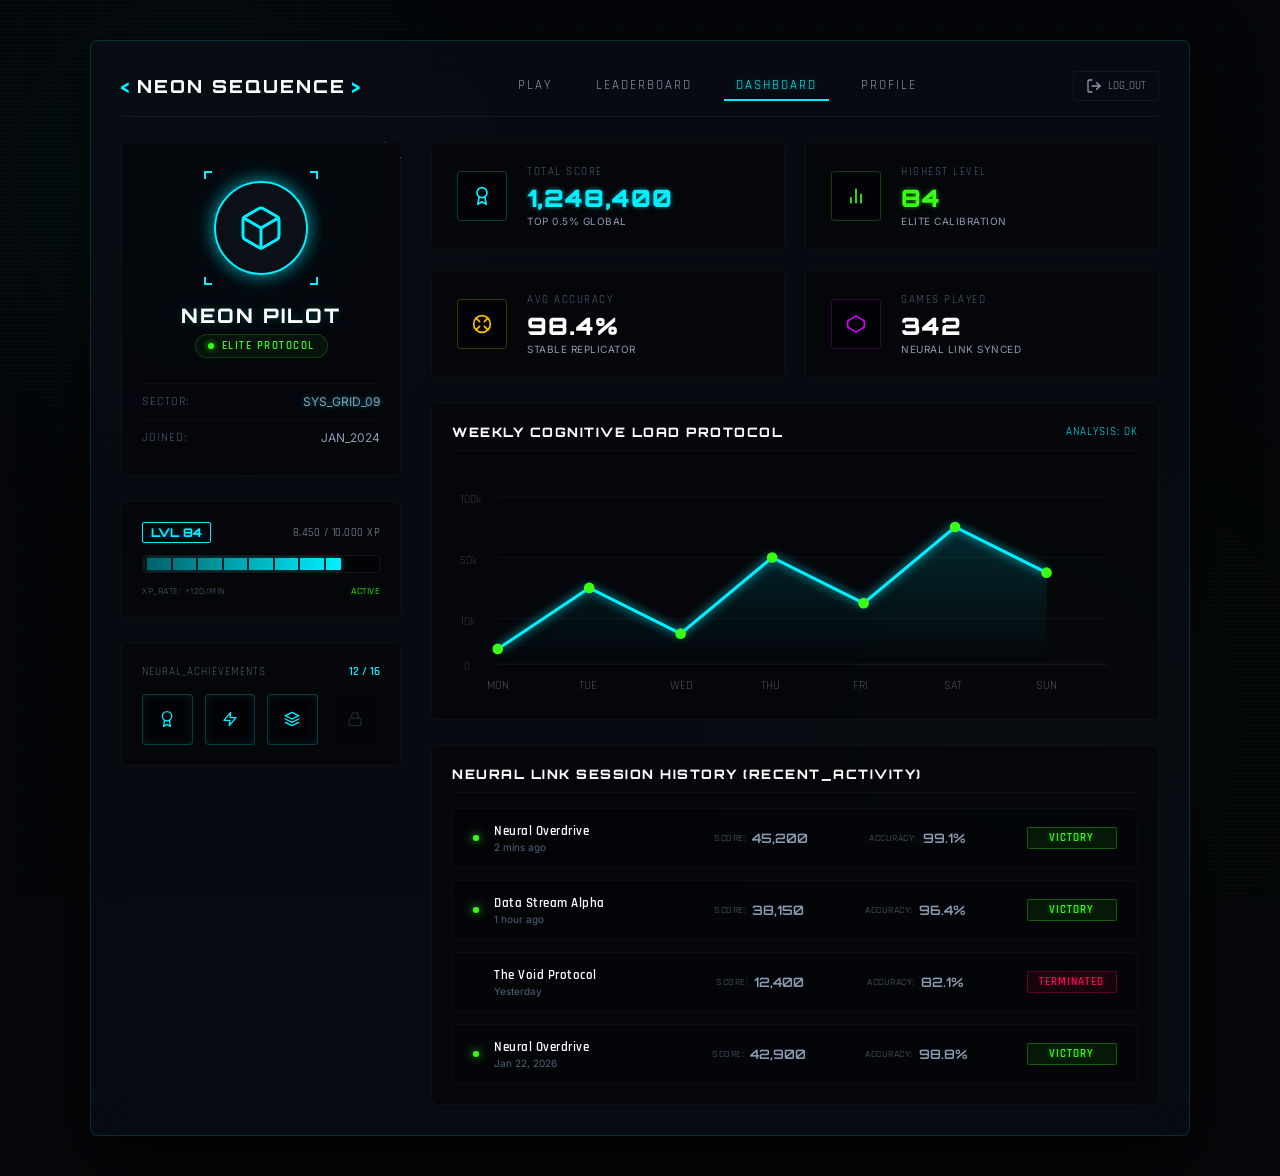
==== dashboard.html @ c319fd46 "init" ====
<!DOCTYPE html>
<html lang="en">
<head>
  <meta charset="UTF-8">
  <meta name="viewport" content="width=device-width, initial-scale=1.0">
  <title>Neon Sequence | Neural Dashboard</title>
  <meta name="description" content="Futuristic gaming dashboard for Neon Sequence. Analyze stats, track cognitive performance, and view unlocked achievements.">
  <!-- Fonts: Orbitron for titles, Rajdhani for technical headers, Inter for readable copy -->
  <link rel="preconnect" href="https://fonts.googleapis.com">
  <link rel="preconnect" href="https://fonts.gstatic.com" crossorigin>
  <link href="https://fonts.googleapis.com/css2?family=Inter:wght@300;400;500;600&family=Orbitron:wght@600;800;900&family=Rajdhani:wght@500;600;700&display=swap" rel="stylesheet">
  <link rel="stylesheet" href="style.css">
</head>
<body class="dashboard-body-mode">
  <!-- Ambient background elements -->
  <div class="grid-overlay"></div>
  <div class="scanlines"></div>
  <div class="neon-ambient-glows">
    <div class="glow-cyan"></div>
    <div class="glow-green"></div>
  </div>

  <div class="app-container">
    <div class="dashboard-wrapper">
      
      <!-- Top HUD Header -->
      <header class="game-header">
        <div class="game-logo">
          <span class="logo-accent-bracket">&lt;</span>
          <span class="logo-title">NEON SEQUENCE</span>
          <span class="logo-accent-bracket">&gt;</span>
        </div>
        
        <!-- Navigation Tabs -->
        <nav class="dash-nav">
          <a href="game.html" class="nav-tab">PLAY</a>
          <a href="leaderboard.html" class="nav-tab">LEADERBOARD</a>
          <a href="dashboard.html" class="nav-tab active">DASHBOARD</a>
          <a href="profile.html" class="nav-tab">PROFILE</a>
        </nav>

        <a href="index.html" class="btn-logout" id="logOutBtn">
          <svg xmlns="http://www.w3.org/2000/svg" width="16" height="16" viewBox="0 0 24 24" fill="none" stroke="currentColor" stroke-width="2" stroke-linecap="round" stroke-linejoin="round"><path d="M9 21H5a2 2 0 0 1-2-2V5a2 2 0 0 1 2-2h4"/><polyline points="16 17 21 12 16 7"/><line x1="21" y1="12" x2="9" y2="12"/></svg>
          LOG_OUT
        </a>
      </header>

      <!-- Dashboard Grid Layout -->
      <div class="dashboard-layout">
        
        <!-- Left Sidebar: Profile Card -->
        <aside class="dashboard-sidebar">
          
          <!-- Profile Card -->
          <div class="hud-card profile-card">
            <div class="card-tech-cut top-right"></div>
            
            <div class="avatar-container">
              <div class="avatar-glow-ring"></div>
              <!-- Fallback to SVG if image not loaded/copied yet -->
              <img src="assets/avatar.jpg" alt="Pilot Avatar" class="avatar-image" onerror="this.style.display='none'; this.nextElementSibling.style.display='flex';">
              <div class="avatar-svg-fallback">
                <svg xmlns="http://www.w3.org/2000/svg" width="48" height="48" viewBox="0 0 24 24" fill="none" stroke="currentColor" stroke-width="1.5" stroke-linecap="round" stroke-linejoin="round"><path d="M21 16V8a2 2 0 0 0-1-1.73l-7-4a2 2 0 0 0-2 0l-7 4A2 2 0 0 0 3 8v8a2 2 0 0 0 1 1.73l7 4a2 2 0 0 0 2 0l7-4A2 2 0 0 0 21 16z"/><polyline points="3.27 6.96 12 12.01 20.73 6.96"/><line x1="12" y1="22.08" x2="12" y2="12"/></svg>
              </div>
              <div class="avatar-corners">
                <span class="ac-corner top-left"></span>
                <span class="ac-corner top-right"></span>
                <span class="ac-corner bottom-left"></span>
                <span class="ac-corner bottom-right"></span>
              </div>
            </div>

            <h2 class="profile-username" id="profileUsername">NEON PILOT</h2>
            <div class="profile-rank">
              <span class="rank-indicator blink-fast"></span>
              <span class="rank-label">ELITE PROTOCOL</span>
            </div>
            
            <div class="profile-meta">
              <span class="meta-label">SECTOR:</span>
              <span class="meta-value text-glow-cyan">SYS_GRID_09</span>
            </div>
            <div class="profile-meta">
              <span class="meta-label">JOINED:</span>
              <span class="meta-value">JAN_2024</span>
            </div>
          </div>

          <!-- XP Level Battery Progress -->
          <div class="hud-card xp-card">
            <div class="xp-header">
              <span class="xp-level-badge">LVL 84</span>
              <span class="xp-stats-value" id="xpText">8,450 / 10,000 XP</span>
            </div>
            
            <div class="xp-battery-container">
              <div class="xp-battery-border">
                <div class="xp-battery-level" id="xpFillBar" style="width: 84.5%;"></div>
                <div class="xp-battery-segments">
                  <span></span><span></span><span></span><span></span><span></span>
                  <span></span><span></span><span></span><span></span><span></span>
                </div>
              </div>
            </div>
            
            <div class="xp-meta">
              <span>XP_RATE: +120/MIN</span>
              <span class="text-glow-green">ACTIVE</span>
            </div>
          </div>

          <!-- Achievement progress -->
          <div class="hud-card achievements-card">
            <div class="achievement-header">
              <span class="ach-title">NEURAL_ACHIEVEMENTS</span>
              <span class="ach-count">12 / 16</span>
            </div>
            
            <div class="ach-grid">
              <!-- Achievement badge 1 -->
              <div class="ach-badge unlocked" title="Sequence Master: Replicate a 15-step sequence.">
                <svg xmlns="http://www.w3.org/2000/svg" width="16" height="16" viewBox="0 0 24 24" fill="none" stroke="currentColor" stroke-width="2" stroke-linecap="round" stroke-linejoin="round"><circle cx="12" cy="8" r="7"/><polyline points="8.21 13.89 7 23 12 20 17 23 15.79 13.88"/></svg>
              </div>
              <!-- Achievement badge 2 -->
              <div class="ach-badge unlocked" title="Speed Demon: Complete a level under 1 second.">
                <svg xmlns="http://www.w3.org/2000/svg" width="16" height="16" viewBox="0 0 24 24" fill="none" stroke="currentColor" stroke-width="2" stroke-linecap="round" stroke-linejoin="round"><polygon points="13 2 3 14 12 14 11 22 21 10 12 10 13 2"/></svg>
              </div>
              <!-- Achievement badge 3 -->
              <div class="ach-badge unlocked" title="Elite Pilot: Reach level 40.">
                <svg xmlns="http://www.w3.org/2000/svg" width="16" height="16" viewBox="0 0 24 24" fill="none" stroke="currentColor" stroke-width="2" stroke-linecap="round" stroke-linejoin="round"><path d="M12 2L2 7l10 5 10-5-10-5zM2 17l10 5 10-5M2 12l10 5 10-5"/></svg>
              </div>
              <!-- Achievement badge 4 -->
              <div class="ach-badge locked" title="Perfect Recall: Maintain 100% accuracy for 5 consecutive games. (LOCKED)">
                <svg xmlns="http://www.w3.org/2000/svg" width="16" height="16" viewBox="0 0 24 24" fill="none" stroke="currentColor" stroke-width="2" stroke-linecap="round" stroke-linejoin="round"><rect x="3" y="11" width="18" height="11" rx="2" ry="2"/><path d="M7 11V7a5 5 0 0 1 10 0v4"/></svg>
              </div>
            </div>
          </div>

        </aside>

        <!-- Right / Main Section: Statistics and History -->
        <main class="dashboard-main">
          
          <!-- Statistics Cards Grid -->
          <section class="stats-cards-grid">
            
            <div class="hud-card stat-card">
              <div class="stat-icon-wrapper text-glow-cyan">
                <svg xmlns="http://www.w3.org/2000/svg" width="20" height="20" viewBox="0 0 24 24" fill="none" stroke="currentColor" stroke-width="2" stroke-linecap="round" stroke-linejoin="round"><circle cx="12" cy="8" r="6"/><path d="M15.477 12.89 17 22l-5-3-5 3 1.523-9.11"/></svg>
              </div>
              <div class="stat-info">
                <span class="stat-label">TOTAL SCORE</span>
                <span class="stat-number text-glow-cyan">1,248,400</span>
                <span class="stat-subtext">TOP 0.5% GLOBAL</span>
              </div>
            </div>

            <div class="hud-card stat-card">
              <div class="stat-icon-wrapper text-glow-green">
                <svg xmlns="http://www.w3.org/2000/svg" width="20" height="20" viewBox="0 0 24 24" fill="none" stroke="currentColor" stroke-width="2" stroke-linecap="round" stroke-linejoin="round"><path d="M18 20V10M12 20V4M6 20v-6"/></svg>
              </div>
              <div class="stat-info">
                <span class="stat-label">HIGHEST LEVEL</span>
                <span class="stat-number text-glow-green">84</span>
                <span class="stat-subtext">ELITE CALIBRATION</span>
              </div>
            </div>

            <div class="hud-card stat-card">
              <div class="stat-icon-wrapper text-glow-yellow">
                <svg xmlns="http://www.w3.org/2000/svg" width="20" height="20" viewBox="0 0 24 24" fill="none" stroke="currentColor" stroke-width="2" stroke-linecap="round" stroke-linejoin="round"><circle cx="12" cy="12" r="10"/><path d="m4.93 4.93 4.24 4.24M14.83 9.17l4.24-4.24M14.83 14.83l4.24 4.24M9.17 14.83l-4.24 4.24"/></svg>
              </div>
              <div class="stat-info">
                <span class="stat-label">AVG ACCURACY</span>
                <span class="stat-number text-glow-yellow">98.4%</span>
                <span class="stat-subtext">STABLE REPLICATOR</span>
              </div>
            </div>

            <div class="hud-card stat-card">
              <div class="stat-icon-wrapper text-glow-purple">
                <svg xmlns="http://www.w3.org/2000/svg" width="20" height="20" viewBox="0 0 24 24" fill="none" stroke="currentColor" stroke-width="2" stroke-linecap="round" stroke-linejoin="round"><polygon points="12 2 22 8.5 22 15.5 12 22 2 15.5 2 8.5 12 2"/></svg>
              </div>
              <div class="stat-info">
                <span class="stat-label">GAMES PLAYED</span>
                <span class="stat-number text-glow-purple">342</span>
                <span class="stat-subtext">NEURAL LINK SYNCED</span>
              </div>
            </div>

          </section>

          <!-- Performance Analytics (Weekly load line chart) -->
          <section class="hud-card chart-card">
            <div class="chart-header">
              <h3 class="chart-heading">WEEKLY COGNITIVE LOAD PROTOCOL</h3>
              <div class="chart-hud-status">ANALYSIS: OK</div>
            </div>
            
            <div class="chart-viewport">
              <!-- SVG HUD Line Chart -->
              <svg viewBox="0 0 450 150" class="hud-svg-chart">
                <defs>
                  <!-- Glow Filters -->
                  <filter id="glow-chart" x="-10%" y="-10%" width="120%" height="120%">
                    <feGaussianBlur stdDeviation="3" result="blur" />
                    <feMerge>
                      <feMergeNode in="blur" />
                      <feMergeNode in="SourceGraphic" />
                    </feMerge>
                  </filter>
                  <!-- Gradient Area under line -->
                  <linearGradient id="gradient-area" x1="0" y1="0" x2="0" y2="1">
                    <stop offset="0%" stop-color="var(--neon-cyan)" stop-opacity="0.15" />
                    <stop offset="100%" stop-color="var(--neon-cyan)" stop-opacity="0" />
                  </linearGradient>
                </defs>
                
                <!-- Y-Axis Grid Lines -->
                <line x1="30" y1="20" x2="430" y2="20" stroke="rgba(255,255,255,0.03)" stroke-width="1" />
                <line x1="30" y1="60" x2="430" y2="60" stroke="rgba(255,255,255,0.03)" stroke-width="1" />
                <line x1="30" y1="100" x2="430" y2="100" stroke="rgba(255,255,255,0.03)" stroke-width="1" />
                <line x1="30" y1="130" x2="430" y2="130" stroke="rgba(255,255,255,0.05)" stroke-width="1" />

                <!-- Grid Labels -->
                <text x="5" y="24" fill="rgba(255,255,255,0.2)" font-size="8" font-family="Rajdhani">100k</text>
                <text x="5" y="64" fill="rgba(255,255,255,0.2)" font-size="8" font-family="Rajdhani">50k</text>
                <text x="5" y="104" fill="rgba(255,255,255,0.2)" font-size="8" font-family="Rajdhani">10k</text>
                <text x="8" y="134" fill="rgba(255,255,255,0.2)" font-size="8" font-family="Rajdhani">0</text>
                
                <!-- SVG Chart Paths (Animate dynamically in JS) -->
                <!-- Shaded Area -->
                <path d="M 30,130 L 30,120 L 90,80 L 150,110 L 210,60 L 270,90 L 330,40 L 390,70 L 390,130 Z" fill="url(#gradient-area)" class="chart-area-path" />
                
                <!-- Glowing Chart Line -->
                <path d="M 30,120 L 90,80 L 150,110 L 210,60 L 270,90 L 330,40 L 390,70" fill="none" stroke="var(--neon-cyan)" stroke-width="2" filter="url(#glow-chart)" class="chart-line-path" id="chartLinePath" />
                
                <!-- Interactive Chart Data Nodes -->
                <circle cx="30" cy="120" r="3.5" fill="var(--neon-green)" class="chart-node" data-val="12,400" />
                <circle cx="90" cy="80" r="3.5" fill="var(--neon-green)" class="chart-node" data-val="38,150" />
                <circle cx="150" cy="110" r="3.5" fill="var(--neon-green)" class="chart-node" data-val="21,500" />
                <circle cx="210" cy="60" r="3.5" fill="var(--neon-green)" class="chart-node" data-val="64,900" />
                <circle cx="270" cy="90" r="3.5" fill="var(--neon-green)" class="chart-node" data-val="32,800" />
                <circle cx="330" cy="40" r="3.5" fill="var(--neon-green)" class="chart-node" data-val="84,920" />
                <circle cx="390" cy="70" r="3.5" fill="var(--neon-green)" class="chart-node" data-val="48,500" />
                
                <!-- X-Axis Labels -->
                <text x="23" y="146" fill="rgba(255,255,255,0.3)" font-size="8" font-family="Rajdhani">MON</text>
                <text x="83" y="146" fill="rgba(255,255,255,0.3)" font-size="8" font-family="Rajdhani">TUE</text>
                <text x="143" y="146" fill="rgba(255,255,255,0.3)" font-size="8" font-family="Rajdhani">WED</text>
                <text x="203" y="146" fill="rgba(255,255,255,0.3)" font-size="8" font-family="Rajdhani">THU</text>
                <text x="263" y="146" fill="rgba(255,255,255,0.3)" font-size="8" font-family="Rajdhani">FRI</text>
                <text x="323" y="146" fill="rgba(255,255,255,0.3)" font-size="8" font-family="Rajdhani">SAT</text>
                <text x="383" y="146" fill="rgba(255,255,255,0.3)" font-size="8" font-family="Rajdhani">SUN</text>
              </svg>
              <!-- Interactive node value tooltip display -->
              <div class="chart-tooltip" id="chartTooltip">VAL: 00,000</div>
            </div>
          </section>

          <!-- Recent Activity (Match History & Scores) -->
          <section class="hud-card history-card">
            <h3 class="history-heading">NEURAL LINK SESSION HISTORY (RECENT_ACTIVITY)</h3>
            
            <div class="history-list">
              
              <!-- Row 1 -->
              <div class="history-row">
                <div class="hr-protocol">
                  <span class="hr-dot pulse-green"></span>
                  <div class="hr-meta">
                    <span class="hr-title">Neural Overdrive</span>
                    <span class="hr-time">2 mins ago</span>
                  </div>
                </div>
                <div class="hr-stat">
                  <span class="hrs-label">SCORE:</span>
                  <span class="hrs-val">45,200</span>
                </div>
                <div class="hr-stat">
                  <span class="hrs-label">ACCURACY:</span>
                  <span class="hrs-val">99.1%</span>
                </div>
                <div class="hr-status tag-victory">VICTORY</div>
              </div>

              <!-- Row 2 -->
              <div class="history-row">
                <div class="hr-protocol">
                  <span class="hr-dot pulse-green"></span>
                  <div class="hr-meta">
                    <span class="hr-title">Data Stream Alpha</span>
                    <span class="hr-time">1 hour ago</span>
                  </div>
                </div>
                <div class="hr-stat">
                  <span class="hrs-label">SCORE:</span>
                  <span class="hrs-val">38,150</span>
                </div>
                <div class="hr-stat">
                  <span class="hrs-label">ACCURACY:</span>
                  <span class="hrs-val">96.4%</span>
                </div>
                <div class="hr-status tag-victory">VICTORY</div>
              </div>

              <!-- Row 3 -->
              <div class="history-row">
                <div class="hr-protocol">
                  <span class="hr-dot pulse-red"></span>
                  <div class="hr-meta">
                    <span class="hr-title">The Void Protocol</span>
                    <span class="hr-time">Yesterday</span>
                  </div>
                </div>
                <div class="hr-stat">
                  <span class="hrs-label">SCORE:</span>
                  <span class="hrs-val">12,400</span>
                </div>
                <div class="hr-stat">
                  <span class="hrs-label">ACCURACY:</span>
                  <span class="hrs-val">82.1%</span>
                </div>
                <div class="hr-status tag-fail">TERMINATED</div>
              </div>

              <!-- Row 4 -->
              <div class="history-row">
                <div class="hr-protocol">
                  <span class="hr-dot pulse-green"></span>
                  <div class="hr-meta">
                    <span class="hr-title">Neural Overdrive</span>
                    <span class="hr-time">Jan 22, 2026</span>
                  </div>
                </div>
                <div class="hr-stat">
                  <span class="hrs-label">SCORE:</span>
                  <span class="hrs-val">42,900</span>
                </div>
                <div class="hr-stat">
                  <span class="hrs-label">ACCURACY:</span>
                  <span class="hrs-val">98.8%</span>
                </div>
                <div class="hr-status tag-victory">VICTORY</div>
              </div>

            </div>
          </section>

        </main>
        
      </div>
    </div>
  </div>

  <script src="dashboard.js"></script>
</body>
</html>
---- style.css ----
/* Neon Sequence Cyberpunk Design System & Styling */

:root {
  --bg-dark: #06070a;
  --bg-light-dark: #0c0e14;
  --card-bg: rgba(11, 14, 22, 0.7);
  --neon-cyan: #00f0ff;
  --neon-green: #39ff14;
  --neon-yellow: #ffc400;
  --neon-red: #ff0055;
  --border-color: rgba(0, 240, 255, 0.15);
  --border-color-active: rgba(0, 240, 255, 0.8);
  --border-green-active: rgba(57, 255, 20, 0.8);
  
  --text-primary: #ffffff;
  --text-secondary: #8c9cb2;
  --text-muted: #516278;
  
  --font-header: 'Orbitron', sans-serif;
  --font-tech: 'Rajdhani', sans-serif;
  --font-body: 'Inter', sans-serif;
  
  --glow-cyan: 0 0 15px rgba(0, 240, 255, 0.5), 0 0 30px rgba(0, 240, 255, 0.2);
  --glow-green: 0 0 15px rgba(57, 255, 20, 0.5), 0 0 30px rgba(57, 255, 20, 0.2);
  --glow-red: 0 0 15px rgba(255, 0, 85, 0.5);
  --glow-yellow: 0 0 15px rgba(255, 196, 0, 0.5);
  
  --transition-fast: 0.2s cubic-bezier(0.25, 0.8, 0.25, 1);
  --transition-normal: 0.4s cubic-bezier(0.25, 0.8, 0.25, 1);
  --transition-slow: 0.8s cubic-bezier(0.25, 0.8, 0.25, 1);
}

/* Reset & Global settings */
* {
  box-sizing: border-box;
  margin: 0;
  padding: 0;
  scrollbar-width: thin;
  scrollbar-color: var(--neon-cyan) var(--bg-dark);
}

body {
  font-family: var(--font-body);
  background-color: var(--bg-dark);
  color: var(--text-primary);
  min-height: 100vh;
  overflow-x: hidden;
  position: relative;
}

/* Scrollbar customization */
::-webkit-scrollbar {
  width: 6px;
}
::-webkit-scrollbar-track {
  background: var(--bg-dark);
}
::-webkit-scrollbar-thumb {
  background: var(--neon-cyan);
  border-radius: 3px;
  box-shadow: var(--glow-cyan);
}

/* Ambient Background Aesthetics */
.grid-overlay {
  position: fixed;
  top: 0;
  left: 0;
  width: 100vw;
  height: 100vh;
  background-image: 
    linear-gradient(rgba(0, 240, 255, 0.02) 1px, transparent 1px),
    linear-gradient(90deg, rgba(0, 240, 255, 0.02) 1px, transparent 1px);
  background-size: 40px 40px;
  background-position: center;
  z-index: 1;
  pointer-events: none;
  animation: grid-scroll 120s linear infinite;
}

@keyframes grid-scroll {
  0% { background-position: 0 0; }
  100% { background-position: 0 1000px; }
}

.scanlines {
  position: fixed;
  top: 0;
  left: 0;
  width: 100vw;
  height: 100vh;
  background: linear-gradient(
    rgba(18, 16, 16, 0) 50%, 
    rgba(0, 0, 0, 0.25) 50%
  );
  background-size: 100% 4px;
  z-index: 2;
  pointer-events: none;
}

.neon-ambient-glows {
  position: fixed;
  width: 100vw;
  height: 100vh;
  top: 0;
  left: 0;
  z-index: 0;
  overflow: hidden;
  pointer-events: none;
}

.glow-cyan {
  position: absolute;
  top: -10%;
  left: -10%;
  width: 50%;
  height: 60%;
  background: radial-gradient(circle, rgba(0, 240, 255, 0.08) 0%, transparent 70%);
  filter: blur(80px);
  animation: float-glow 15s ease-in-out infinite alternate;
}

.glow-green {
  position: absolute;
  bottom: -10%;
  right: -10%;
  width: 60%;
  height: 60%;
  background: radial-gradient(circle, rgba(57, 255, 20, 0.06) 0%, transparent 70%);
  filter: blur(80px);
  animation: float-glow 20s ease-in-out infinite alternate-reverse;
}

@keyframes float-glow {
  0% { transform: translate(0, 0) scale(1); }
  100% { transform: translate(50px, 30px) scale(1.15); }
}

/* App Container Layout */
.app-container {
  position: relative;
  z-index: 3;
  min-height: 100vh;
  display: flex;
  justify-content: center;
  align-items: center;
}

.auth-wrapper {
  display: grid;
  grid-template-columns: 1.1fr 1fr;
  width: 92%;
  max-width: 1280px;
  min-height: 80vh;
  margin: 40px auto;
  border-radius: 12px;
  overflow: hidden;
  box-shadow: 0 20px 50px rgba(0, 0, 0, 0.6);
  border: 1px solid rgba(255, 255, 255, 0.03);
  position: relative;
}

/* LEFT SIDE: Brand Panel */
.brand-panel {
  background: radial-gradient(circle at 30% 30%, #0e121b 0%, #06070a 100%);
  display: flex;
  flex-direction: column;
  justify-content: center;
  align-items: center;
  padding: 50px;
  position: relative;
  border-right: 1px solid rgba(0, 240, 255, 0.08);
}

/* Corner HUD styling */
.corner-hud {
  position: absolute;
  font-family: var(--font-tech);
  font-size: 12px;
  color: var(--text-muted);
  letter-spacing: 2px;
}
.corner-hud.top-left { top: 20px; left: 25px; }
.corner-hud.bottom-right { bottom: 20px; right: 25px; }

.brand-content {
  width: 100%;
  max-width: 480px;
  display: flex;
  flex-direction: column;
  align-items: center;
  text-align: center;
}

/* Brand Logo */
.logo-container {
  margin-bottom: 40px;
}
.logo-text {
  font-family: var(--font-header);
  font-size: 38px;
  font-weight: 900;
  letter-spacing: 4px;
  background: linear-gradient(90deg, #ffffff 0%, var(--neon-cyan) 50%, #ffffff 100%);
  background-size: 200% auto;
  -webkit-background-clip: text;
  -webkit-text-fill-color: transparent;
  animation: shine 4s linear infinite;
  text-shadow: 0 0 20px rgba(0, 240, 255, 0.35);
  position: relative;
}

@keyframes shine {
  0% { background-position: 0% center; }
  50% { background-position: 100% center; }
  100% { background-position: 200% center; }
}

.logo-sub {
  font-family: var(--font-tech);
  font-size: 13px;
  color: var(--neon-cyan);
  letter-spacing: 6px;
  margin-top: 4px;
  text-shadow: 0 0 8px rgba(0, 240, 255, 0.5);
  text-transform: uppercase;
}

/* Illustration HUD viewport */
.illustration-frame {
  width: 100%;
  aspect-ratio: 4/5;
  position: relative;
  padding: 10px;
  background: rgba(0, 0, 0, 0.4);
  border: 1px solid rgba(0, 240, 255, 0.1);
  box-shadow: inset 0 0 20px rgba(0, 240, 255, 0.05);
  margin-bottom: 35px;
}

.hud-border-glow {
  position: absolute;
  inset: -1px;
  border: 1px solid rgba(0, 240, 255, 0.2);
  pointer-events: none;
  animation: hud-glow 4s ease-in-out infinite alternate;
}

@keyframes hud-glow {
  0% { opacity: 0.4; }
  100% { opacity: 1; box-shadow: 0 0 15px rgba(0, 240, 255, 0.15); }
}

/* HUD corners */
.corner-bracket {
  position: absolute;
  width: 15px;
  height: 15px;
  border-color: var(--neon-cyan);
  border-style: solid;
  pointer-events: none;
  z-index: 2;
}
.corner-bracket.top-left { top: 0; left: 0; border-width: 3px 0 0 3px; }
.corner-bracket.top-right { top: 0; right: 0; border-width: 3px 3px 0 0; }
.corner-bracket.bottom-left { bottom: 0; left: 0; border-width: 0 0 3px 3px; }
.corner-bracket.bottom-right { bottom: 0; right: 0; border-width: 0 3px 3px 0; }

.illustration-viewport {
  position: relative;
  width: 100%;
  height: 100%;
  overflow: hidden;
  border: 1px solid rgba(0, 0, 0, 0.5);
}

.illustration-img {
  width: 100%;
  height: 100%;
  object-fit: cover;
  filter: brightness(0.7) contrast(1.1) saturate(1.2);
  transition: transform 5s ease;
}

.illustration-frame:hover .illustration-img {
  transform: scale(1.05);
}

.illustration-overlay-grid {
  position: absolute;
  inset: 0;
  background-image: 
    linear-gradient(rgba(57, 255, 20, 0.05) 1px, transparent 1px),
    linear-gradient(90deg, rgba(57, 255, 20, 0.05) 1px, transparent 1px);
  background-size: 20px 20px;
  pointer-events: none;
  mix-blend-mode: overlay;
}

/* Cyber scan sweep animation */
.hud-scanner {
  position: absolute;
  top: 0;
  left: 0;
  width: 100%;
  height: 4px;
  background: linear-gradient(180deg, transparent, var(--neon-cyan), transparent);
  box-shadow: 0 0 12px var(--neon-cyan);
  animation: scan-sweep 6s linear infinite;
  pointer-events: none;
  z-index: 3;
}

@keyframes scan-sweep {
  0% { top: -2%; }
  50% { top: 102%; }
  100% { top: -2%; }
}

.hud-telemetry {
  position: absolute;
  bottom: 18px;
  left: 18px;
  display: flex;
  gap: 15px;
  z-index: 5;
  background: rgba(6, 7, 10, 0.8);
  backdrop-filter: blur(5px);
  border: 1px solid rgba(255, 255, 255, 0.05);
  padding: 4px 10px;
  font-family: var(--font-tech);
  font-size: 11px;
}

.telemetry-item {
  display: flex;
  gap: 5px;
}
.telemetry-label { color: var(--text-muted); }
.text-glow-cyan { color: var(--neon-cyan); text-shadow: 0 0 5px rgba(0, 240, 255, 0.5); }
.text-glow-green { color: var(--neon-green); text-shadow: 0 0 5px rgba(57, 255, 20, 0.5); }

/* Tagline */
.tagline-container {
  width: 100%;
}
.tagline-text {
  font-family: var(--font-tech);
  font-size: 20px;
  text-transform: uppercase;
  letter-spacing: 2px;
  color: var(--text-primary);
  font-weight: 600;
}
.highlight-green {
  color: var(--neon-green);
  text-shadow: 0 0 10px rgba(57, 255, 20, 0.35);
}


/* RIGHT SIDE: Login Panel */
.login-panel {
  display: flex;
  justify-content: center;
  align-items: center;
  padding: 50px;
  position: relative;
  background: #090a10;
}

.login-card-container {
  width: 100%;
  max-width: 440px;
}

/* Glassmorphism Card styling */
.login-card {
  background: var(--card-bg);
  backdrop-filter: blur(20px);
  -webkit-backdrop-filter: blur(20px);
  border: 1px solid var(--border-color);
  border-radius: 8px;
  padding: 40px;
  box-shadow: 0 15px 35px rgba(0, 0, 0, 0.5), inset 0 0 15px rgba(0, 240, 255, 0.05);
  position: relative;
  z-index: 5;
  transition: box-shadow var(--transition-normal), border var(--transition-normal);
}

.login-card:hover {
  border-color: rgba(0, 240, 255, 0.35);
  box-shadow: 
    0 15px 40px rgba(0, 0, 0, 0.6), 
    0 0 25px rgba(0, 240, 255, 0.05);
}

/* Tech Cuts / Angled corners decorators */
.card-tech-cut {
  position: absolute;
  width: 16px;
  height: 16px;
  background-color: var(--bg-dark);
  z-index: 10;
}
.card-tech-cut.top-right {
  top: -1px;
  right: -1px;
  clip-path: polygon(100% 0, 0 0, 100% 100%);
  border-bottom: 1px solid var(--neon-cyan);
  border-left: 1px solid var(--neon-cyan);
  box-shadow: -2px 2px 5px rgba(0, 240, 255, 0.3);
}

/* Terminal simulated title */
.card-header {
  display: flex;
  justify-content: space-between;
  align-items: center;
  border-bottom: 1px solid rgba(255, 255, 255, 0.05);
  padding-bottom: 15px;
  margin-bottom: 25px;
}

.terminal-dots {
  display: flex;
  gap: 6px;
}

.terminal-dots .dot {
  width: 8px;
  height: 8px;
  border-radius: 50%;
  display: inline-block;
  opacity: 0.6;
}

.dot.red { background-color: var(--neon-red); }
.dot.yellow { background-color: var(--neon-yellow); }
.dot.green { background-color: var(--neon-green); }

.terminal-title {
  font-family: var(--font-tech);
  font-size: 11px;
  color: var(--text-muted);
  letter-spacing: 1px;
}

/* Card Body Header */
.auth-title {
  font-family: var(--font-header);
  font-size: 24px;
  font-weight: 800;
  letter-spacing: 2px;
  color: var(--text-primary);
  margin-bottom: 6px;
  text-shadow: 0 0 8px rgba(255, 255, 255, 0.1);
}

.auth-desc {
  font-size: 13px;
  color: var(--text-secondary);
  line-height: 1.5;
  margin-bottom: 30px;
}


/* Input styling and floating labels */
.input-group {
  margin-bottom: 22px;
  display: flex;
  flex-direction: column;
  text-align: left;
}

.input-label {
  font-family: var(--font-tech);
  font-size: 12px;
  color: var(--text-secondary);
  letter-spacing: 1.5px;
  margin-bottom: 8px;
  display: block;
}

.password-label-wrapper {
  display: flex;
  justify-content: space-between;
  align-items: center;
}

.input-container {
  position: relative;
  display: flex;
  align-items: center;
}

.input-icon {
  position: absolute;
  left: 14px;
  color: var(--text-muted);
  display: flex;
  align-items: center;
  justify-content: center;
  transition: color var(--transition-fast);
}

.custom-input {
  width: 100%;
  background: rgba(0, 0, 0, 0.4);
  border: 1px solid rgba(255, 255, 255, 0.08);
  border-radius: 4px;
  padding: 14px 14px 14px 44px;
  font-family: var(--font-body);
  font-size: 14px;
  color: var(--text-primary);
  outline: none;
  transition: border-color var(--transition-fast), background-color var(--transition-fast), box-shadow var(--transition-fast);
}

.custom-input::placeholder {
  color: var(--text-muted);
  opacity: 0.6;
}

.input-neon-border {
  position: absolute;
  inset: 0;
  border-radius: 4px;
  pointer-events: none;
  border: 1px solid transparent;
  transition: all var(--transition-fast);
}

/* Active states for input fields */
.custom-input:focus {
  border-color: rgba(0, 240, 255, 0.4);
  background: rgba(0, 240, 255, 0.02);
}

.custom-input:focus + .input-neon-border {
  border-color: var(--neon-cyan);
  box-shadow: 0 0 10px rgba(0, 240, 255, 0.2);
}

.custom-input:focus ~ .input-icon {
  color: var(--neon-cyan);
  filter: drop-shadow(0 0 3px rgba(0, 240, 255, 0.5));
}

/* Password eye button */
.password-toggle {
  position: absolute;
  right: 14px;
  background: none;
  border: none;
  color: var(--text-muted);
  cursor: pointer;
  display: flex;
  align-items: center;
  justify-content: center;
  padding: 4px;
  transition: color var(--transition-fast);
}

.password-toggle:hover {
  color: var(--neon-cyan);
}

.custom-input:focus ~ .password-toggle {
  color: var(--text-secondary);
}

/* Error States */
.input-group.invalid .custom-input {
  border-color: rgba(255, 0, 85, 0.4);
  background: rgba(255, 0, 85, 0.02);
}

.input-group.invalid .input-neon-border {
  border-color: var(--neon-red);
  box-shadow: 0 0 10px rgba(255, 0, 85, 0.15);
}

.input-group.invalid .input-icon {
  color: var(--neon-red);
}

.input-error {
  font-family: var(--font-tech);
  font-size: 11px;
  color: var(--neon-red);
  margin-top: 6px;
  letter-spacing: 0.5px;
  opacity: 0;
  transform: translateY(-4px);
  transition: opacity var(--transition-fast), transform var(--transition-fast);
  display: none;
}

.input-group.invalid .input-error {
  display: block;
  opacity: 1;
  transform: translateY(0);
}


/* Options styling (Remember Me / Forgot Password) */
.options-wrapper {
  display: flex;
  justify-content: space-between;
  align-items: center;
  margin-bottom: 30px;
}

/* Remember me custom checkbox */
.remember-me {
  display: flex;
  align-items: center;
  position: relative;
  cursor: pointer;
  user-select: none;
  font-family: var(--font-tech);
  font-size: 12px;
  color: var(--text-secondary);
  letter-spacing: 1px;
}

.remember-me input {
  position: absolute;
  opacity: 0;
  cursor: pointer;
  height: 0;
  width: 0;
}

.checkmark {
  position: relative;
  height: 16px;
  width: 16px;
  background-color: rgba(0, 0, 0, 0.4);
  border: 1px solid rgba(255, 255, 255, 0.1);
  border-radius: 2px;
  margin-right: 8px;
  transition: border-color var(--transition-fast), background-color var(--transition-fast), box-shadow var(--transition-fast);
}

.remember-me:hover input ~ .checkmark {
  border-color: rgba(0, 240, 255, 0.4);
}

.remember-me input:checked ~ .checkmark {
  background-color: rgba(0, 240, 255, 0.1);
  border-color: var(--neon-cyan);
  box-shadow: 0 0 8px rgba(0, 240, 255, 0.3);
}

.checkmark:after {
  content: "";
  position: absolute;
  display: none;
  left: 5px;
  top: 2px;
  width: 4px;
  height: 8px;
  border: solid var(--neon-cyan);
  border-width: 0 2px 2px 0;
  transform: rotate(45deg);
}

.remember-me input:checked ~ .checkmark:after {
  display: block;
}

.remember-label {
  transition: color var(--transition-fast);
}

.remember-me:hover .remember-label {
  color: var(--neon-cyan);
}

/* Forgot key link */
.forgot-pass-link {
  font-family: var(--font-tech);
  font-size: 12px;
  color: var(--text-secondary);
  text-decoration: none;
  letter-spacing: 1px;
  transition: color var(--transition-fast), text-shadow var(--transition-fast);
}

.forgot-pass-link:hover {
  color: var(--neon-cyan);
  text-shadow: 0 0 5px rgba(0, 240, 255, 0.5);
}


/* Primary Button (Slanted style with intense glow) */
.btn-primary {
  width: 100%;
  background: transparent;
  border: none;
  cursor: pointer;
  position: relative;
  display: flex;
  justify-content: center;
  align-items: center;
  padding: 16px 20px;
  outline: none;
  overflow: visible;
  margin-bottom: 25px;
  clip-path: polygon(0 0, 94% 0, 100% 30%, 100% 100%, 6% 100%, 0 70%);
}

.btn-border {
  position: absolute;
  inset: 0;
  border: 1px solid var(--neon-cyan);
  background: rgba(0, 240, 255, 0.05);
  transition: all var(--transition-normal);
  z-index: 1;
}

.btn-glow-cyan {
  position: absolute;
  inset: 0;
  box-shadow: 0 0 20px var(--neon-cyan);
  opacity: 0;
  transition: opacity var(--transition-normal);
  z-index: 0;
}

.btn-content {
  position: relative;
  z-index: 2;
  display: flex;
  align-items: center;
  justify-content: center;
  gap: 10px;
}

.btn-text {
  font-family: var(--font-header);
  font-size: 13px;
  font-weight: 800;
  letter-spacing: 2px;
  color: #ffffff;
  transition: letter-spacing var(--transition-normal);
}

.btn-arrow {
  color: var(--neon-cyan);
  display: flex;
  align-items: center;
  transform: translateX(0);
  transition: transform var(--transition-normal), color var(--transition-normal);
}

/* Primary Button Hover Animations */
.btn-primary:hover:not(:disabled) .btn-border {
  background: var(--neon-cyan);
}

.btn-primary:hover:not(:disabled) .btn-text {
  color: #000000;
}

.btn-primary:hover:not(:disabled) .btn-arrow {
  color: #000000;
  transform: translateX(5px);
}

.btn-primary:hover:not(:disabled) .btn-glow-cyan {
  opacity: 0.6;
}

.btn-primary:active:not(:disabled) {
  transform: scale(0.98);
}

/* Primary Button Loading State */
.btn-primary:disabled {
  cursor: not-allowed;
  opacity: 0.8;
}

.btn-primary:disabled .btn-border {
  border-color: var(--neon-cyan);
  background: rgba(0, 240, 255, 0.02);
  animation: button-pulse 1.5s infinite ease-in-out;
}

.btn-primary:disabled .btn-arrow {
  display: none;
}

.btn-primary:disabled .btn-text {
  letter-spacing: 3px;
  color: var(--neon-cyan);
}

@keyframes button-pulse {
  0% { opacity: 0.6; }
  50% { opacity: 1; }
  100% { opacity: 0.6; }
}


/* Social Divider */
.divider {
  display: flex;
  align-items: center;
  margin-bottom: 20px;
}

.divider-line {
  flex-grow: 1;
  height: 1px;
  background: rgba(255, 255, 255, 0.05);
}

.divider-text {
  font-family: var(--font-tech);
  font-size: 11px;
  color: var(--text-muted);
  letter-spacing: 1.5px;
  padding: 0 15px;
}


/* Social Buttons */
.social-logins {
  display: grid;
  grid-template-columns: 1fr 1fr;
  gap: 15px;
  margin-bottom: 30px;
}

.btn-social {
  background: rgba(255, 255, 255, 0.01);
  border: 1px solid rgba(255, 255, 255, 0.05);
  border-radius: 4px;
  padding: 12px 15px;
  cursor: pointer;
  display: flex;
  align-items: center;
  justify-content: center;
  gap: 10px;
  color: var(--text-secondary);
  transition: all var(--transition-fast);
  outline: none;
  position: relative;
  overflow: hidden;
}

.social-border {
  position: absolute;
  inset: 0;
  border-radius: 4px;
  border: 1px solid transparent;
  transition: all var(--transition-fast);
}

.social-icon {
  opacity: 0.7;
  transition: opacity var(--transition-fast);
}

.social-text {
  font-family: var(--font-tech);
  font-size: 12px;
  font-weight: 600;
  letter-spacing: 1px;
}

.btn-social:hover {
  background: rgba(0, 240, 255, 0.02);
  color: var(--neon-cyan);
  text-shadow: 0 0 5px rgba(0, 240, 255, 0.3);
}

.btn-social:hover .social-border {
  border-color: var(--neon-cyan);
  box-shadow: inset 0 0 8px rgba(0, 240, 255, 0.15);
}

.btn-social:hover .social-icon {
  opacity: 1;
  filter: drop-shadow(0 0 3px rgba(0, 240, 255, 0.5));
}


/* Card Footer (Links) */
.card-footer {
  border-top: 1px solid rgba(255, 255, 255, 0.05);
  padding-top: 25px;
  text-align: center;
}

.new-account-text {
  font-family: var(--font-tech);
  font-size: 13px;
  color: var(--text-secondary);
  letter-spacing: 1px;
  margin-bottom: 20px;
}

.footer-highlight-link {
  color: var(--neon-green);
  text-decoration: none;
  font-weight: 600;
  margin-left: 5px;
  transition: color var(--transition-fast), text-shadow var(--transition-fast);
}

.footer-highlight-link:hover {
  color: #55ff3b;
  text-shadow: 0 0 8px rgba(57, 255, 20, 0.5);
}

.legal-links {
  display: flex;
  justify-content: center;
  align-items: center;
  gap: 10px;
}

.legal-link {
  font-family: var(--font-tech);
  font-size: 11px;
  color: var(--text-muted);
  text-decoration: none;
  letter-spacing: 1px;
  transition: color var(--transition-fast);
}

.legal-link:hover {
  color: var(--text-secondary);
}

.legal-divider {
  font-size: 10px;
  color: var(--text-muted);
  opacity: 0.5;
}


/* HUD Error Box */
.hud-error-box {
  background: rgba(255, 0, 85, 0.08);
  border: 1px solid rgba(255, 0, 85, 0.4);
  border-left: 4px solid var(--neon-red);
  padding: 12px 15px;
  margin-bottom: 25px;
  display: flex;
  align-items: center;
  gap: 12px;
  border-radius: 4px;
  animation: shake-error 0.4s cubic-bezier(.36,.07,.19,.97) both;
}

.error-icon {
  color: var(--neon-red);
  display: flex;
  align-items: center;
}

.error-message {
  font-family: var(--font-tech);
  font-size: 12px;
  color: #ffcccc;
  letter-spacing: 0.5px;
  text-transform: uppercase;
}

@keyframes shake-error {
  10%, 90% { transform: translate3d(-1px, 0, 0); }
  20%, 80% { transform: translate3d(2px, 0, 0); }
  30%, 50%, 70% { transform: translate3d(-4px, 0, 0); }
  40%, 60% { transform: translate3d(4px, 0, 0); }
}


/* SUCCESS SCREEN SIMULATION OVERLAY */
.success-overlay {
  position: absolute;
  inset: 0;
  background: rgba(6, 7, 10, 0.95);
  backdrop-filter: blur(25px);
  z-index: 100;
  display: flex;
  justify-content: center;
  align-items: center;
  animation: overlay-fade-in 0.5s ease forwards;
}

@keyframes overlay-fade-in {
  from { opacity: 0; }
  to { opacity: 1; }
}

.success-hud {
  position: relative;
  width: 90%;
  max-width: 500px;
  padding: 40px;
  background: rgba(11, 14, 22, 0.85);
  border: 1px solid var(--neon-green);
  box-shadow: 0 0 40px rgba(57, 255, 20, 0.15), inset 0 0 25px rgba(57, 255, 20, 0.05);
  border-radius: 8px;
  overflow: hidden;
}

.success-glow-ring {
  position: absolute;
  top: -100px;
  left: 50%;
  transform: translateX(-50%);
  width: 300px;
  height: 150px;
  background: radial-gradient(ellipse, rgba(57, 255, 20, 0.1) 0%, transparent 70%);
  pointer-events: none;
}

.success-radar {
  position: absolute;
  bottom: 0;
  right: 0;
  width: 200px;
  height: 200px;
  background: radial-gradient(circle, rgba(0, 240, 255, 0.02) 0%, transparent 70%);
  border-radius: 50%;
  pointer-events: none;
  animation: pulse-ring 4s linear infinite;
}

@keyframes pulse-ring {
  0% { transform: scale(0.5); opacity: 0; }
  50% { opacity: 0.5; }
  100% { transform: scale(1.5); opacity: 0; }
}

.success-terminal {
  display: flex;
  flex-direction: column;
  gap: 15px;
}

.terminal-line {
  font-family: var(--font-tech);
  font-size: 13px;
  color: var(--text-secondary);
  letter-spacing: 1px;
  opacity: 0;
  animation: line-reveal 0.3s steps(20) forwards;
}

.terminal-line:nth-child(1) { animation-delay: 0.2s; }
.terminal-line:nth-child(2) { animation-delay: 0.6s; }
.terminal-line:nth-child(3) { animation-delay: 1.0s; }
.terminal-line:nth-child(4) { animation-delay: 1.4s; }

@keyframes line-reveal {
  from { opacity: 0; transform: translateY(5px); }
  to { opacity: 1; transform: translateY(0); }
}

.terminal-big-alert {
  text-align: center;
  margin: 20px 0;
  padding: 15px;
  border-top: 1px solid rgba(57, 255, 20, 0.2);
  border-bottom: 1px solid rgba(57, 255, 20, 0.2);
  opacity: 0;
  animation: line-reveal 0.4s ease forwards;
  animation-delay: 1.8s;
}

.access-granted-text {
  font-family: var(--font-header);
  font-size: 32px;
  font-weight: 900;
  color: var(--neon-green);
  text-shadow: var(--glow-green);
  letter-spacing: 4px;
}

.accent-box {
  font-family: var(--font-tech);
  font-size: 12px;
  color: var(--text-secondary);
  letter-spacing: 3px;
  margin-top: 8px;
}

.dashboard-preview {
  opacity: 0;
  animation: line-reveal 0.5s ease forwards;
  animation-delay: 2.2s;
  background: rgba(0, 0, 0, 0.3);
  border: 1px solid rgba(255, 255, 255, 0.05);
  border-radius: 4px;
  padding: 20px;
  margin-top: 10px;
}

.preview-header {
  display: flex;
  justify-content: space-between;
  align-items: center;
  border-bottom: 1px solid rgba(255, 255, 255, 0.05);
  padding-bottom: 10px;
  margin-bottom: 15px;
}

.p-title {
  font-family: var(--font-tech);
  font-size: 12px;
  color: var(--text-secondary);
  letter-spacing: 1px;
}

.p-status {
  font-family: var(--font-tech);
  font-size: 11px;
  color: var(--neon-green);
  letter-spacing: 1px;
}

.blink-fast {
  animation: blink-fast 1s infinite alternate;
}

@keyframes blink-fast {
  0% { opacity: 0.2; }
  100% { opacity: 1; }
}

.preview-stats {
  display: grid;
  grid-template-columns: repeat(3, 1fr);
  gap: 15px;
  margin-bottom: 20px;
}

.p-stat {
  display: flex;
  flex-direction: column;
  align-items: center;
  background: rgba(255, 255, 255, 0.02);
  border: 1px solid rgba(255, 255, 255, 0.03);
  padding: 8px;
  border-radius: 2px;
}

.ps-label {
  font-family: var(--font-tech);
  font-size: 10px;
  color: var(--text-muted);
  letter-spacing: 0.5px;
  margin-bottom: 4px;
}

.ps-value {
  font-family: var(--font-header);
  font-size: 16px;
  font-weight: 800;
}

.mini-btn {
  margin-bottom: 0;
  padding: 12px 15px;
  background: rgba(57, 255, 20, 0.1);
}

.mini-btn .btn-border {
  border-color: var(--neon-green);
  background: rgba(57, 255, 20, 0.05);
}

.mini-btn:hover:not(:disabled) .btn-border {
  background: var(--neon-green);
}

.mini-btn:hover:not(:disabled) .btn-text {
  color: #000000;
}

.mini-btn .btn-content {
  font-family: var(--font-tech);
  font-size: 12px;
  letter-spacing: 1px;
  color: var(--neon-green);
}

.mini-btn:hover:not(:disabled) .btn-content {
  color: #000000;
}


/* Helper utilities */
.hidden {
  display: none !important;
}


/* RESPONSIVE LAYOUT & MEDIA QUERIES */

@media (max-width: 1024px) {
  .auth-wrapper {
    grid-template-columns: 1fr;
    max-width: 600px;
    min-height: auto;
  }
  
  .brand-panel {
    border-right: none;
    border-bottom: 1px solid rgba(0, 240, 255, 0.08);
    padding: 40px;
  }
  
  .illustration-frame {
    display: none; /* Hide large illustration on mobile to save space */
  }
  
  .logo-container {
    margin-bottom: 15px;
  }
  
  .logo-text {
    font-size: 32px;
  }
  
  .tagline-text {
    font-size: 16px;
  }
  
  .login-panel {
    padding: 40px 20px;
  }
  
  .login-card {
    padding: 30px 20px;
  }
}

@media (max-width: 480px) {
  .app-container {
    align-items: flex-start;
  }
  
  .auth-wrapper {
    width: 100%;
    margin: 0;
    border-radius: 0;
    border: none;
  }
  
  .brand-panel {
    padding: 30px 15px;
  }
  
  .logo-text {
    font-size: 28px;
  }
  
  .login-panel {
    padding: 25px 15px;
  }
  
  .login-card {
    padding: 25px 15px;
    border: none;
    background: transparent;
    box-shadow: none;
    backdrop-filter: none;
  }
  
  .login-card:hover {
    box-shadow: none;
  }
  
  .social-logins {
    grid-template-columns: 1fr;
    gap: 10px;
  }
  
  .options-wrapper {
    flex-direction: column;
    align-items: flex-start;
    gap: 15px;
  }
}

/* ==========================================
   GAMEPLAY SIMULATION SPECIFIC STYLES
   ========================================== */
.game-body-mode {
  display: flex;
  justify-content: center;
  align-items: center;
  min-height: 100vh;
}

.game-wrapper {
  width: 90%;
  max-width: 650px;
  background: var(--card-bg);
  backdrop-filter: blur(20px);
  -webkit-backdrop-filter: blur(20px);
  border: 1px solid var(--border-color);
  box-shadow: 0 20px 60px rgba(0, 0, 0, 0.7);
  border-radius: 8px;
  padding: 30px;
  display: flex;
  flex-direction: column;
  gap: 25px;
  position: relative;
}

.game-header {
  display: flex;
  justify-content: space-between;
  align-items: center;
  border-bottom: 1px solid rgba(255, 255, 255, 0.05);
  padding-bottom: 15px;
}

.game-logo {
  font-family: var(--font-header);
  font-size: 18px;
  font-weight: 800;
  letter-spacing: 2px;
  color: #ffffff;
  display: flex;
  align-items: center;
  gap: 5px;
}

.logo-accent-bracket {
  color: var(--neon-cyan);
}

.hud-connection {
  display: flex;
  align-items: center;
  gap: 8px;
  background: rgba(57, 255, 20, 0.03);
  border: 1px solid rgba(57, 255, 20, 0.1);
  padding: 4px 10px;
  border-radius: 2px;
}

.hud-indicator {
  width: 6px;
  height: 6px;
  border-radius: 50%;
  display: inline-block;
}

.pulse-green {
  background-color: var(--neon-green);
  box-shadow: 0 0 8px var(--neon-green);
  animation: pulse-green-anim 1.5s infinite;
}

@keyframes pulse-green-anim {
  0% { opacity: 0.3; }
  50% { opacity: 1; }
  100% { opacity: 0.3; }
}

.hud-connection-text {
  font-family: var(--font-tech);
  font-size: 11px;
  color: var(--text-secondary);
  letter-spacing: 1px;
}

.btn-logout {
  font-family: var(--font-tech);
  font-size: 11px;
  color: var(--text-secondary);
  text-decoration: none;
  border: 1px solid rgba(255, 255, 255, 0.05);
  padding: 6px 12px;
  border-radius: 3px;
  display: flex;
  align-items: center;
  gap: 6px;
  transition: all var(--transition-fast);
}

.btn-logout:hover {
  border-color: var(--neon-red);
  color: var(--neon-red);
  text-shadow: 0 0 5px rgba(255, 0, 85, 0.3);
}

/* Stats panel */
.stats-panel {
  display: grid;
  grid-template-columns: repeat(3, 1fr);
  gap: 15px;
}

.stat-hud-box {
  background: rgba(0, 0, 0, 0.3);
  border: 1px solid rgba(255, 255, 255, 0.04);
  border-radius: 4px;
  padding: 12px;
  text-align: center;
  position: relative;
}

.stat-hud-title {
  font-family: var(--font-tech);
  font-size: 10px;
  color: var(--text-muted);
  letter-spacing: 1px;
  margin-bottom: 6px;
}

.stat-hud-value {
  font-family: var(--font-header);
  font-size: 26px;
  font-weight: 800;
}

/* Arena Panel */
.arena-panel {
  display: flex;
  justify-content: center;
  align-items: center;
  position: relative;
  padding: 20px 0;
}

.arena-tech-decor {
  position: absolute;
  top: 50%;
  transform: translateY(-50%);
  display: flex;
  flex-direction: column;
  gap: 8px;
  font-family: var(--font-tech);
  font-size: 10px;
  color: var(--text-muted);
  opacity: 0.6;
}

.arena-tech-decor.left-decor {
  left: -10px;
}

.arena-tech-decor.right-decor {
  right: -10px;
  text-align: right;
}

.decor-line {
  width: 50px;
  height: 1px;
  background: rgba(255, 255, 255, 0.1);
  margin-bottom: 5px;
}

.arena-tech-decor.right-decor .decor-line {
  margin-left: auto;
}

/* Board container & Game board */
.board-container {
  position: relative;
  width: 320px;
  height: 320px;
}

.board-glow-base {
  position: absolute;
  inset: -10px;
  border-radius: 50%;
  background: radial-gradient(circle, rgba(0, 240, 255, 0.04) 0%, transparent 70%);
  filter: blur(15px);
  pointer-events: none;
}

.board-ring-outer {
  position: absolute;
  inset: -1px;
  border: 1px solid rgba(255, 255, 255, 0.03);
  border-radius: 50%;
  pointer-events: none;
}

.game-board {
  width: 100%;
  height: 100%;
  display: grid;
  grid-template-columns: 1fr 1fr;
  grid-template-rows: 1fr 1fr;
  gap: 12px;
  border-radius: 50%;
  overflow: visible;
  position: relative;
}

/* Base style for the 4 pads */
.game-pad {
  border: none;
  cursor: pointer;
  outline: none;
  transition: all 0.15s ease-in-out;
  position: relative;
}

.game-pad::after {
  content: "";
  position: absolute;
  inset: 0;
  transition: all 0.15s ease-in-out;
}

/* Green Pad (Top Left) */
.pad-green {
  background: rgba(57, 255, 20, 0.05);
  border: 1px solid rgba(57, 255, 20, 0.15);
  border-top-left-radius: 100%;
}
.pad-green::after { border-top-left-radius: 100%; }

.pad-green:hover:not(.active) {
  background: rgba(57, 255, 20, 0.15);
  border-color: rgba(57, 255, 20, 0.4);
  box-shadow: 0 0 15px rgba(57, 255, 20, 0.1);
}

.pad-green.active {
  background: var(--neon-green) !important;
  border-color: #ffffff;
  box-shadow: 0 0 40px var(--neon-green), 0 0 70px rgba(57, 255, 20, 0.5);
}

/* Blue Pad (Top Right) */
.pad-blue {
  background: rgba(0, 240, 255, 0.05);
  border: 1px solid rgba(0, 240, 255, 0.15);
  border-top-right-radius: 100%;
}
.pad-blue::after { border-top-right-radius: 100%; }

.pad-blue:hover:not(.active) {
  background: rgba(0, 240, 255, 0.15);
  border-color: rgba(0, 240, 255, 0.4);
  box-shadow: 0 0 15px rgba(0, 240, 255, 0.1);
}

.pad-blue.active {
  background: var(--neon-cyan) !important;
  border-color: #ffffff;
  box-shadow: 0 0 40px var(--neon-cyan), 0 0 70px rgba(0, 240, 255, 0.5);
}

/* Yellow Pad (Bottom Left) */
.pad-yellow {
  background: rgba(255, 196, 0, 0.05);
  border: 1px solid rgba(255, 196, 0, 0.15);
  border-bottom-left-radius: 100%;
}
.pad-yellow::after { border-bottom-left-radius: 100%; }

.pad-yellow:hover:not(.active) {
  background: rgba(255, 196, 0, 0.15);
  border-color: rgba(255, 196, 0, 0.4);
  box-shadow: 0 0 15px rgba(255, 196, 0, 0.1);
}

.pad-yellow.active {
  background: var(--neon-yellow) !important;
  border-color: #ffffff;
  box-shadow: 0 0 40px var(--neon-yellow), 0 0 70px rgba(255, 196, 0, 0.5);
}

/* Purple Pad (Bottom Right) */
.pad-purple {
  background: rgba(211, 0, 255, 0.05);
  border: 1px solid rgba(211, 0, 255, 0.15);
  border-bottom-right-radius: 100%;
}
.pad-purple::after { border-bottom-right-radius: 100%; }

.pad-purple:hover:not(.active) {
  background: rgba(211, 0, 255, 0.15);
  border-color: rgba(211, 0, 255, 0.4);
  box-shadow: 0 0 15px rgba(211, 0, 255, 0.1);
}

.pad-purple.active {
  background: #d300ff !important;
  border-color: #ffffff;
  box-shadow: 0 0 40px #d300ff, 0 0 70px rgba(211, 0, 255, 0.5);
}

/* Center Hub button */
.center-hub {
  position: absolute;
  top: 50%;
  left: 50%;
  transform: translate(-50%, -50%);
  width: 100px;
  height: 100px;
  background: #0d0f17;
  border: 4px solid var(--bg-dark);
  border-radius: 50%;
  box-shadow: 0 0 15px rgba(0, 0, 0, 0.8);
  display: flex;
  justify-content: center;
  align-items: center;
  z-index: 10;
}

.center-start-btn {
  width: 100%;
  height: 100%;
  border-radius: 50%;
  background: #111421;
  border: 1px solid var(--border-color);
  cursor: pointer;
  outline: none;
  position: relative;
  display: flex;
  justify-content: center;
  align-items: center;
  overflow: hidden;
  transition: all var(--transition-normal);
}

.btn-inner {
  display: flex;
  flex-direction: column;
  align-items: center;
  gap: 5px;
  color: var(--neon-cyan);
  transition: color var(--transition-normal);
  z-index: 2;
}

.play-icon {
  fill: none;
  stroke: var(--neon-cyan);
  transition: all var(--transition-normal);
}

.start-text {
  font-family: var(--font-header);
  font-size: 10px;
  font-weight: 800;
  letter-spacing: 1px;
}

/* Start Button Hover & Active States */
.center-start-btn:hover {
  background: var(--neon-cyan);
  box-shadow: var(--glow-cyan);
}

.center-start-btn:hover .btn-inner {
  color: #000000;
}

.center-start-btn:hover .play-icon {
  stroke: #000000;
  fill: #000000;
}

/* Active during playback status */
.center-start-btn.playing {
  pointer-events: none;
  border-color: var(--neon-cyan);
}

.center-start-btn.playing .btn-inner {
  color: var(--text-secondary);
}

.center-start-btn.playing .play-icon {
  stroke: var(--text-secondary);
  animation: spinner-rotate 2s linear infinite;
}

@keyframes spinner-rotate {
  to { transform: rotate(360deg); }
}

.hub-ripple {
  position: absolute;
  inset: 0;
  border-radius: 50%;
  border: 1px solid var(--neon-cyan);
  opacity: 0;
  pointer-events: none;
}

.center-start-btn:hover .hub-ripple {
  animation: hub-ripple-anim 1.5s cubic-bezier(0.1, 0.8, 0.3, 1) infinite;
}

@keyframes hub-ripple-anim {
  0% { transform: scale(1); opacity: 0.5; }
  100% { transform: scale(1.6); opacity: 0; }
}

/* Feedback Terminal */
.feedback-panel {
  background: rgba(0, 0, 0, 0.4);
  border: 1px solid rgba(255, 255, 255, 0.05);
  border-radius: 4px;
  padding: 12px 15px;
}

.feedback-terminal {
  display: flex;
  gap: 10px;
  font-family: var(--font-tech);
  font-size: 12px;
  letter-spacing: 1px;
}

.terminal-prompt {
  color: var(--neon-cyan);
}

.terminal-log-text {
  color: var(--text-secondary);
  text-transform: uppercase;
}

/* Controls Panel */
.controls-panel {
  display: grid;
  grid-template-columns: repeat(3, 1fr);
  gap: 15px;
}

.btn-control {
  background: rgba(255, 255, 255, 0.01);
  border: 1px solid rgba(255, 255, 255, 0.05);
  border-radius: 4px;
  padding: 12px;
  cursor: pointer;
  display: flex;
  align-items: center;
  justify-content: center;
  gap: 8px;
  color: var(--text-secondary);
  font-family: var(--font-tech);
  font-size: 12px;
  font-weight: 600;
  letter-spacing: 1px;
  transition: all var(--transition-fast);
}

.btn-control svg {
  opacity: 0.7;
  transition: opacity var(--transition-fast);
}

.btn-control:hover {
  background: rgba(0, 240, 255, 0.02);
  color: var(--neon-cyan);
  border-color: var(--neon-cyan);
  text-shadow: 0 0 5px rgba(0, 240, 255, 0.3);
  box-shadow: inset 0 0 8px rgba(0, 240, 255, 0.1);
}

.btn-control:hover svg {
  opacity: 1;
  filter: drop-shadow(0 0 3px var(--neon-cyan));
}

.btn-control:active {
  transform: scale(0.97);
}

/* Pause screen overlay and cards */
.pause-overlay {
  position: absolute;
  inset: 0;
  background: rgba(6, 7, 10, 0.9);
  backdrop-filter: blur(15px);
  z-index: 100;
  display: flex;
  justify-content: center;
  align-items: center;
  border-radius: 8px;
  animation: overlay-fade-in 0.3s ease forwards;
}

.pause-card {
  width: 80%;
  max-width: 400px;
  background: var(--card-bg);
  border: 1px solid var(--neon-yellow);
  box-shadow: 0 0 30px rgba(255, 196, 0, 0.15), inset 0 0 15px rgba(255, 196, 0, 0.05);
  border-radius: 6px;
  padding: 30px;
}

.pause-header {
  display: flex;
  justify-content: space-between;
  align-items: center;
  border-bottom: 1px solid rgba(255, 255, 255, 0.05);
  padding-bottom: 10px;
  margin-bottom: 20px;
}

.pause-dots {
  display: flex;
  gap: 6px;
}

.pause-title {
  font-family: var(--font-tech);
  font-size: 11px;
  color: var(--neon-yellow);
  letter-spacing: 1px;
}

.pause-heading {
  font-family: var(--font-header);
  font-size: 18px;
  font-weight: 800;
  letter-spacing: 1.5px;
  color: #ffffff;
  margin-bottom: 10px;
}

.pause-desc {
  font-size: 12px;
  color: var(--text-secondary);
  line-height: 1.6;
  margin-bottom: 25px;
}

/* Game page specific screen flash animations */
.screen-red-flash {
  animation: red-flash-anim 0.4s ease-out;
}

@keyframes red-flash-anim {
  0% { box-shadow: inset 0 0 100px rgba(255, 0, 85, 0.8); background-color: rgba(255, 0, 85, 0.2); }
  100% { box-shadow: inset 0 0 0 rgba(255, 0, 85, 0); background-color: transparent; }
}

.screen-green-flash {
  animation: green-flash-anim 0.5s ease-out;
}

@keyframes green-flash-anim {
  0% { box-shadow: inset 0 0 100px rgba(57, 255, 20, 0.8); background-color: rgba(57, 255, 20, 0.15); }
  100% { box-shadow: inset 0 0 0 rgba(57, 255, 20, 0); background-color: transparent; }
}

/* Shake Game Container */
.shake-container {
  animation: shake-error-arena 0.4s cubic-bezier(.36,.07,.19,.97) both;
}

@keyframes shake-error-arena {
  10%, 90% { transform: translate3d(-2px, 0, 0); }
  20%, 80% { transform: translate3d(4px, 0, 0); }
  30%, 50%, 70% { transform: translate3d(-6px, 0, 0); }
  40%, 60% { transform: translate3d(6px, 0, 0); }
}

/* RESPONSIVE DESIGN FOR GAME */
@media (max-width: 600px) {
  .game-wrapper {
    width: 100%;
    height: 100vh;
    border: none;
    border-radius: 0;
    padding: 20px 15px;
    gap: 15px;
    justify-content: space-between;
  }
  
  .game-header {
    padding-bottom: 10px;
  }
  
  .logo-title {
    font-size: 16px;
  }
  
  .stats-panel {
    gap: 10px;
  }
  
  .stat-hud-value {
    font-size: 20px;
  }
  
  .board-container {
    width: 260px;
    height: 260px;
  }
  
  .center-hub {
    width: 80px;
    height: 80px;
  }
  
  .play-icon {
    width: 18px;
    height: 18px;
  }
  
  .arena-tech-decor {
    display: none;
  }
  
  .controls-panel {
    gap: 10px;
  }
  
  .btn-control {
    font-size: 10px;
    padding: 10px 5px;
    gap: 5px;
  }
}

/* PASSWORD STRENGTH INDICATOR METER */
.password-strength-container {
  margin-top: 10px;
  display: flex;
  flex-direction: column;
}

.strength-header {
  display: flex;
  justify-content: space-between;
  align-items: center;
  margin-bottom: 6px;
}

.strength-title {
  font-family: var(--font-tech);
  font-size: 11px;
  color: var(--text-muted);
  letter-spacing: 1px;
}

.strength-label {
  font-family: var(--font-tech);
  font-size: 11px;
  font-weight: 700;
  letter-spacing: 1px;
  text-shadow: 0 0 5px rgba(255, 255, 255, 0.1);
  transition: color var(--transition-fast), text-shadow var(--transition-fast);
}

.strength-meter {
  display: flex;
  gap: 6px;
  height: 4px;
}

.strength-segment {
  flex: 1;
  background: rgba(255, 255, 255, 0.05);
  border-radius: 2px;
  transition: background-color var(--transition-fast), box-shadow var(--transition-fast);
}

/* Strength active segment levels */
.strength-segment.weak {
  background: var(--neon-red);
  box-shadow: 0 0 8px rgba(255, 0, 85, 0.5);
}

.strength-segment.medium {
  background: var(--neon-yellow);
  box-shadow: 0 0 8px rgba(255, 196, 0, 0.5);
}

.strength-segment.strong {
  background: var(--neon-green);
  box-shadow: 0 0 8px rgba(57, 255, 20, 0.5);
}

/* Success status HUD styling for validation alert boxes */
.hud-error-box.success {
  background: rgba(57, 255, 20, 0.08);
  border-color: rgba(57, 255, 20, 0.4);
  border-left-width: 4px;
  border-left-color: var(--neon-green);
}

.hud-error-box.success .error-icon {
  color: var(--neon-green);
}

.hud-error-box.success .error-message {
  color: #ccffcc;
}

/* ==========================================
   FUTURISTIC GAMING DASHBOARD STYLES
   ========================================== */
.dashboard-body-mode {
  background-color: var(--bg-dark);
  min-height: 100vh;
}

.dashboard-wrapper {
  width: 95%;
  max-width: 1100px;
  background: var(--card-bg);
  backdrop-filter: blur(25px);
  -webkit-backdrop-filter: blur(25px);
  border: 1px solid var(--border-color);
  box-shadow: 0 25px 65px rgba(0, 0, 0, 0.7);
  border-radius: 8px;
  padding: 30px;
  display: flex;
  flex-direction: column;
  gap: 25px;
  margin: 40px auto;
  position: relative;
}

/* Nav Header tabs */
.dash-nav {
  display: flex;
  gap: 20px;
}

.nav-tab {
  font-family: var(--font-tech);
  font-size: 13px;
  color: var(--text-secondary);
  text-decoration: none;
  letter-spacing: 2px;
  padding: 6px 12px;
  border-bottom: 2px solid transparent;
  transition: all var(--transition-fast);
}

.nav-tab:hover {
  color: var(--neon-cyan);
  text-shadow: 0 0 5px rgba(0, 240, 255, 0.4);
}

.nav-tab.active {
  color: var(--neon-cyan);
  border-bottom-color: var(--neon-cyan);
  text-shadow: 0 0 5px rgba(0, 240, 255, 0.4);
}

/* Dashboard Columns Grid Layout */
.dashboard-layout {
  display: grid;
  grid-template-columns: 280px 1fr;
  gap: 30px;
  align-items: start;
}

.dashboard-sidebar {
  display: flex;
  flex-direction: column;
  gap: 25px;
}

.dashboard-main {
  display: flex;
  flex-direction: column;
  gap: 25px;
}

/* Reusable HUD card */
.hud-card {
  background: rgba(0, 0, 0, 0.35);
  border: 1px solid rgba(255, 255, 255, 0.04);
  border-radius: 6px;
  padding: 20px;
  position: relative;
  transition: border-color var(--transition-normal), box-shadow var(--transition-normal);
}

.hud-card:hover {
  border-color: rgba(0, 240, 255, 0.25);
  box-shadow: 0 0 15px rgba(0, 240, 255, 0.03);
}

/* SIDEBAR: Profile Card */
.profile-card {
  display: flex;
  flex-direction: column;
  align-items: center;
  text-align: center;
  padding: 30px 20px;
}

.avatar-container {
  position: relative;
  width: 110px;
  height: 110px;
  margin-bottom: 20px;
  display: flex;
  justify-content: center;
  align-items: center;
}

.avatar-glow-ring {
  position: absolute;
  inset: -8px;
  border-radius: 50%;
  background: radial-gradient(circle, rgba(0, 240, 255, 0.15) 0%, transparent 70%);
  filter: blur(5px);
  pointer-events: none;
}

.avatar-image {
  width: 94px;
  height: 94px;
  border-radius: 50%;
  object-fit: cover;
  border: 2px solid var(--neon-cyan);
  filter: brightness(0.9) contrast(1.1) saturate(1.2);
  box-shadow: var(--glow-cyan);
  z-index: 2;
}

.avatar-svg-fallback {
  width: 94px;
  height: 94px;
  border-radius: 50%;
  background: rgba(13, 16, 23, 0.8);
  border: 2px solid var(--neon-cyan);
  color: var(--neon-cyan);
  display: flex;
  justify-content: center;
  align-items: center;
  box-shadow: var(--glow-cyan);
  z-index: 2;
}

.avatar-corners {
  position: absolute;
  inset: -2px;
  pointer-events: none;
  z-index: 3;
}

.ac-corner {
  position: absolute;
  width: 8px;
  height: 8px;
  border-color: var(--neon-cyan);
  border-style: solid;
}

.ac-corner.top-left { top: 0; left: 0; border-width: 2px 0 0 2px; }
.ac-corner.top-right { top: 0; right: 0; border-width: 2px 2px 0 0; }
.ac-corner.bottom-left { bottom: 0; left: 0; border-width: 0 0 2px 2px; }
.ac-corner.bottom-right { bottom: 0; right: 0; border-width: 0 2px 2px 0; }

.profile-username {
  font-family: var(--font-header);
  font-size: 20px;
  font-weight: 800;
  letter-spacing: 2px;
  color: #ffffff;
  margin-bottom: 6px;
  text-shadow: 0 0 8px rgba(0, 240, 255, 0.25);
}

.profile-rank {
  display: flex;
  align-items: center;
  gap: 8px;
  background: rgba(57, 255, 20, 0.05);
  border: 1px solid rgba(57, 255, 20, 0.2);
  padding: 4px 12px;
  border-radius: 20px;
  margin-bottom: 25px;
}

.rank-indicator {
  width: 6px;
  height: 6px;
  border-radius: 50%;
  background-color: var(--neon-green);
  box-shadow: 0 0 6px var(--neon-green);
}

.rank-label {
  font-family: var(--font-tech);
  font-size: 11px;
  font-weight: 600;
  color: var(--neon-green);
  letter-spacing: 1.5px;
}

.profile-meta {
  width: 100%;
  display: flex;
  justify-content: space-between;
  border-top: 1px solid rgba(255, 255, 255, 0.04);
  padding: 10px 0;
  font-size: 12px;
}

.profile-meta:last-child {
  padding-bottom: 0;
}

.meta-label {
  font-family: var(--font-tech);
  color: var(--text-muted);
  letter-spacing: 1px;
}

.meta-value {
  color: var(--text-secondary);
}


/* SIDEBAR: XP Card Battery */
.xp-card {
  display: flex;
  flex-direction: column;
  gap: 12px;
}

.xp-header {
  display: flex;
  justify-content: space-between;
  align-items: center;
}

.xp-level-badge {
  font-family: var(--font-header);
  font-size: 12px;
  font-weight: 800;
  color: var(--neon-cyan);
  border: 1px solid var(--neon-cyan);
  padding: 2px 8px;
  border-radius: 2px;
  text-shadow: 0 0 5px rgba(0, 240, 255, 0.3);
  box-shadow: 0 0 5px rgba(0, 240, 255, 0.1);
}

.xp-stats-value {
  font-family: var(--font-tech);
  font-size: 11px;
  color: var(--text-secondary);
  letter-spacing: 0.5px;
}

.xp-battery-container {
  width: 100%;
}

.xp-battery-border {
  height: 18px;
  background: rgba(0, 0, 0, 0.5);
  border: 1px solid rgba(255, 255, 255, 0.08);
  border-radius: 3px;
  padding: 2px;
  position: relative;
  overflow: hidden;
}

.xp-battery-level {
  height: 100%;
  background: linear-gradient(90deg, rgba(0, 240, 255, 0.4) 0%, var(--neon-cyan) 100%);
  border-radius: 1px;
  box-shadow: 0 0 10px rgba(0, 240, 255, 0.4);
  transition: width 1.5s cubic-bezier(0.1, 0.8, 0.3, 1);
  width: 0; /* Animated in JS */
}

/* Division stripes overlay for industrial battery cell feel */
.xp-battery-segments {
  position: absolute;
  inset: 2px;
  display: flex;
  justify-content: space-between;
  pointer-events: none;
}

.xp-battery-segments span {
  width: 2px;
  height: 100%;
  background: var(--bg-dark);
  opacity: 0.85;
}

.xp-meta {
  display: flex;
  justify-content: space-between;
  font-family: var(--font-tech);
  font-size: 10px;
  color: var(--text-muted);
  letter-spacing: 0.5px;
}


/* SIDEBAR: Achievements Card */
.achievements-card {
  display: flex;
  flex-direction: column;
  gap: 15px;
}

.achievement-header {
  display: flex;
  justify-content: space-between;
  align-items: center;
}

.ach-title {
  font-family: var(--font-tech);
  font-size: 11px;
  color: var(--text-muted);
  letter-spacing: 1px;
}

.ach-count {
  font-family: var(--font-tech);
  font-size: 12px;
  font-weight: 600;
  color: var(--neon-cyan);
}

.ach-grid {
  display: grid;
  grid-template-columns: repeat(4, 1fr);
  gap: 12px;
}

.ach-badge {
  aspect-ratio: 1;
  border-radius: 4px;
  display: flex;
  justify-content: center;
  align-items: center;
  cursor: help;
  transition: all var(--transition-fast);
  background: rgba(0, 0, 0, 0.4);
  border: 1px solid rgba(255, 255, 255, 0.05);
}

.ach-badge.unlocked {
  color: var(--neon-cyan);
  border-color: rgba(0, 240, 255, 0.25);
  box-shadow: inset 0 0 8px rgba(0, 240, 255, 0.1);
}

.ach-badge.unlocked:hover {
  border-color: var(--neon-cyan);
  box-shadow: 0 0 10px rgba(0, 240, 255, 0.3), inset 0 0 10px rgba(0, 240, 255, 0.2);
  color: #ffffff;
  transform: translateY(-2px);
}

.ach-badge.locked {
  color: var(--text-muted);
  opacity: 0.35;
}


/* MAIN CONTENT: Statistics Cards Grid */
.stats-cards-grid {
  display: grid;
  grid-template-columns: repeat(2, 1fr);
  gap: 20px;
}

.stat-card {
  display: flex;
  align-items: center;
  gap: 20px;
  padding: 22px 25px;
}

.stat-icon-wrapper {
  width: 50px;
  height: 50px;
  border-radius: 4px;
  background: rgba(0, 0, 0, 0.4);
  border: 1px solid rgba(255, 255, 255, 0.05);
  display: flex;
  justify-content: center;
  align-items: center;
  transition: all var(--transition-fast);
}

/* Icon glowing shadows */
.stat-card:hover .stat-icon-wrapper {
  transform: scale(1.05);
}

.stat-card:nth-child(1) .stat-icon-wrapper { border-color: rgba(0, 240, 255, 0.25); color: var(--neon-cyan); }
.stat-card:nth-child(1):hover .stat-icon-wrapper { border-color: var(--neon-cyan); box-shadow: 0 0 15px rgba(0, 240, 255, 0.3); }

.stat-card:nth-child(2) .stat-icon-wrapper { border-color: rgba(57, 255, 20, 0.25); color: var(--neon-green); }
.stat-card:nth-child(2):hover .stat-icon-wrapper { border-color: var(--neon-green); box-shadow: 0 0 15px rgba(57, 255, 20, 0.3); }

.stat-card:nth-child(3) .stat-icon-wrapper { border-color: rgba(255, 196, 0, 0.25); color: var(--neon-yellow); }
.stat-card:nth-child(3):hover .stat-icon-wrapper { border-color: var(--neon-yellow); box-shadow: 0 0 15px rgba(255, 196, 0, 0.3); }

.stat-card:nth-child(4) .stat-icon-wrapper { border-color: rgba(211, 0, 255, 0.25); color: #d300ff; }
.stat-card:nth-child(4):hover .stat-icon-wrapper { border-color: #d300ff; box-shadow: 0 0 15px rgba(211, 0, 255, 0.3); }

.stat-info {
  display: flex;
  flex-direction: column;
  text-align: left;
}

.stat-label {
  font-family: var(--font-tech);
  font-size: 11px;
  color: var(--text-muted);
  letter-spacing: 1.5px;
  margin-bottom: 4px;
}

.stat-number {
  font-family: var(--font-header);
  font-size: 24px;
  font-weight: 900;
  letter-spacing: 1px;
  margin-bottom: 2px;
}

.stat-subtext {
  font-size: 10px;
  color: var(--text-secondary);
  letter-spacing: 0.5px;
}


/* MAIN CONTENT: Weekly Chart Card */
.chart-card {
  display: flex;
  flex-direction: column;
  gap: 15px;
}

.chart-header {
  display: flex;
  justify-content: space-between;
  align-items: center;
  border-bottom: 1px solid rgba(255, 255, 255, 0.04);
  padding-bottom: 10px;
}

.chart-heading {
  font-family: var(--font-header);
  font-size: 13px;
  font-weight: 800;
  letter-spacing: 1.5px;
  color: #ffffff;
}

.chart-hud-status {
  font-family: var(--font-tech);
  font-size: 11px;
  color: var(--neon-cyan);
  letter-spacing: 1px;
}

.chart-viewport {
  width: 100%;
  position: relative;
}

.hud-svg-chart {
  width: 100%;
  height: auto;
  overflow: visible;
}

/* Chart Node Circle */
.chart-node {
  cursor: crosshair;
  transition: r 0.15s ease, fill 0.15s ease;
}

.chart-node:hover {
  r: 6;
  fill: #ffffff;
  stroke: var(--neon-cyan);
  stroke-width: 2px;
  filter: drop-shadow(0 0 6px var(--neon-cyan));
}

/* Tooltip overlay in chart */
.chart-tooltip {
  position: absolute;
  background: rgba(13, 16, 23, 0.9);
  border: 1px solid var(--neon-cyan);
  box-shadow: var(--glow-cyan);
  border-radius: 3px;
  padding: 4px 10px;
  font-family: var(--font-tech);
  font-size: 10px;
  color: #ffffff;
  pointer-events: none;
  opacity: 0;
  transform: translate(-50%, -100%) scale(0.9);
  transition: opacity 0.15s ease, transform 0.15s ease;
  z-index: 10;
  top: 0;
  left: 0;
}

.chart-tooltip.visible {
  opacity: 1;
  transform: translate(-50%, -100%) scale(1);
}

/* Chart animations */
.chart-line-path {
  stroke-dasharray: 1000;
  stroke-dashoffset: 1000;
  animation: draw-chart-line 2.5s cubic-bezier(0.1, 0.8, 0.3, 1) forwards;
}

@keyframes draw-chart-line {
  to { stroke-dashoffset: 0; }
}

.chart-area-path {
  opacity: 0;
  animation: fade-chart-area 1.5s ease-out forwards;
  animation-delay: 1s;
}

@keyframes fade-chart-area {
  to { opacity: 1; }
}


/* MAIN CONTENT: Recent Activity Session Log */
.history-card {
  display: flex;
  flex-direction: column;
  gap: 15px;
}

.history-heading {
  font-family: var(--font-header);
  font-size: 13px;
  font-weight: 800;
  letter-spacing: 1.5px;
  color: #ffffff;
  border-bottom: 1px solid rgba(255, 255, 255, 0.04);
  padding-bottom: 10px;
}

.history-list {
  display: flex;
  flex-direction: column;
  gap: 12px;
}

.history-row {
  display: flex;
  align-items: center;
  justify-content: space-between;
  background: rgba(0, 0, 0, 0.2);
  border: 1px solid rgba(255, 255, 255, 0.03);
  border-radius: 4px;
  padding: 14px 20px;
  transition: all var(--transition-fast);
}

.history-row:hover {
  background: rgba(0, 240, 255, 0.01);
  border-color: rgba(0, 240, 255, 0.1);
  transform: translateX(4px);
}

.hr-protocol {
  display: flex;
  align-items: center;
  gap: 15px;
  min-width: 180px;
  text-align: left;
}

.hr-dot {
  width: 6px;
  height: 6px;
  border-radius: 50%;
}

.hr-meta {
  display: flex;
  flex-direction: column;
}

.hr-title {
  font-family: var(--font-tech);
  font-size: 13px;
  font-weight: 600;
  color: #ffffff;
  letter-spacing: 0.5px;
}

.hr-time {
  font-size: 10px;
  color: var(--text-muted);
  margin-top: 2px;
}

.hr-stat {
  display: flex;
  align-items: center;
  gap: 6px;
}

.hrs-label {
  font-family: var(--font-tech);
  font-size: 10px;
  color: var(--text-muted);
  letter-spacing: 0.5px;
}

.hrs-val {
  font-family: var(--font-header);
  font-size: 13px;
  font-weight: 600;
  color: var(--text-secondary);
}

/* Victory and Fail tags */
.hr-status {
  font-family: var(--font-tech);
  font-size: 11px;
  font-weight: 600;
  letter-spacing: 1px;
  padding: 3px 10px;
  border-radius: 2px;
  min-width: 90px;
  text-align: center;
}

.tag-victory {
  background: rgba(57, 255, 20, 0.08);
  border: 1px solid rgba(57, 255, 20, 0.3);
  color: var(--neon-green);
  text-shadow: 0 0 5px rgba(57, 255, 20, 0.4);
}

.tag-fail {
  background: rgba(255, 0, 85, 0.08);
  border: 1px solid rgba(255, 0, 85, 0.3);
  color: var(--neon-red);
  text-shadow: 0 0 5px rgba(255, 0, 85, 0.4);
}


/* RESPONSIVE DESIGN FOR DASHBOARD */
@media (max-width: 900px) {
  .dashboard-layout {
    grid-template-columns: 1fr;
    gap: 25px;
  }
  
  .dashboard-sidebar {
    display: grid;
    grid-template-columns: repeat(2, 1fr);
    gap: 20px;
  }
  
  .achievements-card {
    grid-column: span 2;
  }
}

@media (max-width: 650px) {
  .dashboard-sidebar {
    grid-template-columns: 1fr;
  }
  
  .achievements-card {
    grid-column: span 1;
  }
  
  .stats-cards-grid {
    grid-template-columns: 1fr;
    gap: 15px;
  }
  
  .history-row {
    flex-direction: column;
    align-items: flex-start;
    gap: 12px;
    padding: 15px;
  }
  
  .hr-protocol {
    min-width: auto;
  }
  
  .hr-status {
    width: 100%;
    margin-top: 5px;
  }
  
  .dashboard-wrapper {
    width: 100%;
    margin: 0;
    border: none;
    border-radius: 0;
    padding: 20px 15px;
  }
  
  .dash-nav {
    gap: 10px;
  }
}

/* ==========================================
   GLOBAL LEADERBOARD ARENA STYLING
   ========================================== */
.leaderboard-wrapper {
  width: 95%;
  max-width: 950px;
  background: var(--card-bg);
  backdrop-filter: blur(25px);
  -webkit-backdrop-filter: blur(25px);
  border: 1px solid var(--border-color);
  box-shadow: 0 25px 65px rgba(0, 0, 0, 0.7);
  border-radius: 8px;
  padding: 30px;
  display: flex;
  flex-direction: column;
  gap: 30px;
  margin: 40px auto;
  position: relative;
}

.leaderboard-layout {
  display: flex;
  flex-direction: column;
  gap: 30px;
}

/* PODIUM HIGHLIGHTS SECTION */
.podium-section {
  display: flex;
  justify-content: center;
  align-items: flex-end;
  gap: 20px;
  margin-top: 15px;
  padding-bottom: 10px;
  border-bottom: 1px solid rgba(255, 255, 255, 0.03);
}

.podium-card {
  background: rgba(0, 0, 0, 0.3);
  border: 1px solid rgba(255, 255, 255, 0.04);
  border-radius: 6px;
  padding: 25px 20px;
  display: flex;
  flex-direction: column;
  align-items: center;
  position: relative;
  transition: all var(--transition-normal);
}

/* Specific heights and styles for 1st, 2nd, 3rd */
.gold-podium {
  width: 250px;
  height: 290px;
  border-color: rgba(255, 215, 0, 0.25);
  box-shadow: 0 5px 25px rgba(255, 215, 0, 0.05), inset 0 0 15px rgba(255, 215, 0, 0.03);
  order: 2;
  z-index: 10;
}

.gold-podium:hover {
  border-color: rgba(255, 215, 0, 0.7);
  box-shadow: 0 5px 35px rgba(255, 215, 0, 0.15), inset 0 0 20px rgba(255, 215, 0, 0.05);
}

.silver-podium {
  width: 220px;
  height: 245px;
  border-color: rgba(192, 192, 192, 0.2);
  box-shadow: 0 5px 20px rgba(192, 192, 192, 0.03), inset 0 0 15px rgba(192, 192, 192, 0.02);
  order: 1;
}

.silver-podium:hover {
  border-color: rgba(192, 192, 192, 0.6);
  box-shadow: 0 5px 30px rgba(192, 192, 192, 0.1), inset 0 0 20px rgba(192, 192, 192, 0.03);
}

.bronze-podium {
  width: 220px;
  height: 225px;
  border-color: rgba(205, 127, 50, 0.15);
  box-shadow: 0 5px 20px rgba(205, 127, 50, 0.02), inset 0 0 15px rgba(205, 127, 50, 0.01);
  order: 3;
}

.bronze-podium:hover {
  border-color: rgba(205, 127, 50, 0.5);
  box-shadow: 0 5px 30px rgba(205, 127, 50, 0.1), inset 0 0 20px rgba(205, 127, 50, 0.03);
}

.podium-glow-base {
  position: absolute;
  inset: -10px;
  border-radius: 6px;
  background: radial-gradient(circle, rgba(255, 215, 0, 0.02) 0%, transparent 70%);
  filter: blur(10px);
  pointer-events: none;
}

/* Floating badge for rank number */
.podium-badge {
  position: absolute;
  top: 15px;
  right: 15px;
  font-family: var(--font-header);
  font-size: 18px;
  font-weight: 900;
  opacity: 0.6;
}

.gold-podium .podium-badge { color: #ffd700; text-shadow: 0 0 8px rgba(255, 215, 0, 0.6); }
.silver-podium .podium-badge { color: #c0c0c0; text-shadow: 0 0 8px rgba(192, 192, 192, 0.6); }
.bronze-podium .podium-badge { color: #cd7f32; text-shadow: 0 0 8px rgba(205, 127, 50, 0.6); }

/* Avatar frame */
.podium-avatar-frame {
  position: relative;
  margin-bottom: 15px;
}

.podium-avatar-svg {
  background: rgba(13, 16, 23, 0.8);
  border-radius: 50%;
  padding: 8px;
  border: 2px solid transparent;
  display: flex;
  justify-content: center;
  align-items: center;
}

.gold-podium .podium-avatar-svg { border-color: #ffd700; color: #ffd700; box-shadow: 0 0 15px rgba(255, 215, 0, 0.35); }
.silver-podium .podium-avatar-svg { border-color: #c0c0c0; color: #c0c0c0; box-shadow: 0 0 12px rgba(192, 192, 192, 0.3); }
.bronze-podium .podium-avatar-svg { border-color: #cd7f32; color: #cd7f32; box-shadow: 0 0 10px rgba(205, 127, 50, 0.3); }

.podium-username {
  font-family: var(--font-header);
  font-size: 15px;
  font-weight: 800;
  letter-spacing: 1.5px;
  color: #ffffff;
  margin-bottom: 4px;
}

.gold-podium .podium-username { font-size: 17px; }

.podium-medallion {
  font-family: var(--font-tech);
  font-size: 10px;
  font-weight: 600;
  letter-spacing: 2px;
  margin-bottom: 20px;
}

.gold-text { color: #ffd700; text-shadow: 0 0 5px rgba(255, 215, 0, 0.5); }
.silver-text { color: #c0c0c0; text-shadow: 0 0 5px rgba(192, 192, 192, 0.4); }
.bronze-text { color: #cd7f32; text-shadow: 0 0 5px rgba(205, 127, 50, 0.4); }

.podium-score-row {
  display: flex;
  align-items: center;
  gap: 6px;
  margin-bottom: 12px;
}

.podium-score-row .ps-value {
  font-family: var(--font-header);
  font-size: 20px;
  font-weight: 900;
}

.gold-podium .ps-value { font-size: 22px; }

.podium-meta {
  width: 100%;
  display: flex;
  justify-content: space-around;
  border-top: 1px solid rgba(255, 255, 255, 0.04);
  padding-top: 12px;
  font-family: var(--font-tech);
  font-size: 11px;
  color: var(--text-muted);
  letter-spacing: 0.5px;
}


/* FILTERS & SEARCH CONTROL PANEL */
.leaderboard-controls-panel {
  display: flex;
  justify-content: space-between;
  align-items: center;
  gap: 20px;
}

.filter-tab-bar {
  display: flex;
  background: rgba(0, 0, 0, 0.4);
  border: 1px solid rgba(255, 255, 255, 0.05);
  border-radius: 4px;
  padding: 2px;
}

.filter-btn {
  background: transparent;
  border: none;
  color: var(--text-secondary);
  font-family: var(--font-tech);
  font-size: 12px;
  font-weight: 600;
  letter-spacing: 1px;
  padding: 8px 16px;
  cursor: pointer;
  border-radius: 2px;
  transition: all var(--transition-fast);
}

.filter-btn:hover {
  color: var(--neon-cyan);
}

.filter-btn.active {
  background: var(--neon-cyan);
  color: #000000;
  box-shadow: var(--glow-cyan);
}

.search-group {
  width: 260px;
}

.search-group .custom-input {
  padding: 10px 10px 10px 38px;
  font-size: 12px;
}

.search-group .input-icon {
  left: 12px;
}


/* RANKINGS TABLE DETAILS */
.rankings-table-card {
  padding: 25px 30px;
}

.rankings-table-card .card-header {
  border-bottom: 1px solid rgba(255, 255, 255, 0.04);
  padding-bottom: 10px;
  margin-bottom: 20px;
}

.table-container {
  width: 100%;
}

/* Grid Layout structure */
.rankings-table-header {
  display: grid;
  grid-template-columns: 80px 1.2fr 180px 100px 100px 120px;
  align-items: center;
  padding: 12px 20px;
  font-family: var(--font-tech);
  font-size: 11px;
  color: var(--text-muted);
  letter-spacing: 1.5px;
  border-bottom: 1px solid rgba(255, 255, 255, 0.05);
  text-align: left;
}

.rankings-table-body {
  display: flex;
  flex-direction: column;
  gap: 8px;
  margin-top: 10px;
}

.table-row {
  display: grid;
  grid-template-columns: 80px 1.2fr 180px 100px 100px 120px;
  align-items: center;
  padding: 12px 20px;
  background: rgba(0, 0, 0, 0.15);
  border: 1px solid rgba(255, 255, 255, 0.02);
  border-radius: 4px;
  transition: all var(--transition-fast);
  text-align: left;
}

.table-row:hover {
  background: rgba(0, 240, 255, 0.01);
  border-color: rgba(0, 240, 255, 0.1);
  transform: translateX(4px);
}

/* Row alignment columns */
.row-rank {
  font-family: var(--font-header);
  font-size: 13px;
  font-weight: 800;
  color: var(--text-secondary);
}

.row-player {
  display: flex;
  align-items: center;
  gap: 12px;
}

.row-player-avatar {
  width: 26px;
  height: 26px;
  border-radius: 50%;
  background: rgba(13, 16, 23, 0.8);
  border: 1px solid rgba(255, 255, 255, 0.1);
  color: var(--text-secondary);
  display: flex;
  justify-content: center;
  align-items: center;
}

.row-username {
  font-family: var(--font-tech);
  font-size: 13px;
  font-weight: 600;
  color: #ffffff;
  letter-spacing: 0.5px;
}

.row-accuracy {
  display: flex;
  align-items: center;
  gap: 15px;
}

.accuracy-pct {
  font-family: var(--font-tech);
  font-size: 12px;
  color: var(--text-secondary);
  min-width: 45px;
}

.accuracy-bar-container {
  flex-grow: 1;
  height: 4px;
  background: rgba(255, 255, 255, 0.04);
  border-radius: 2px;
  overflow: hidden;
}

.accuracy-bar {
  height: 100%;
  background: var(--neon-green);
  box-shadow: 0 0 5px var(--neon-green);
  border-radius: 2px;
}

.row-streak {
  font-family: var(--font-tech);
  font-size: 13px;
  color: var(--neon-yellow);
}

.row-level {
  font-family: var(--font-tech);
  font-size: 13px;
  color: var(--text-secondary);
}

.row-score {
  font-family: var(--font-header);
  font-size: 14px;
  font-weight: 800;
  color: var(--neon-cyan);
}

/* User Highlight row */
.table-row.highlight-user {
  background: rgba(57, 255, 20, 0.04);
  border: 1px solid rgba(57, 255, 20, 0.25);
  box-shadow: inset 0 0 10px rgba(57, 255, 20, 0.03);
}

.table-row.highlight-user:hover {
  background: rgba(57, 255, 20, 0.06);
  border-color: rgba(57, 255, 20, 0.4);
}

.table-row.highlight-user .row-rank {
  color: var(--neon-green);
  text-shadow: 0 0 5px rgba(57, 255, 20, 0.4);
}

.table-row.highlight-user .row-username {
  color: var(--neon-green);
  text-shadow: 0 0 5px rgba(57, 255, 20, 0.3);
}

.table-row.highlight-user .row-player-avatar {
  border-color: var(--neon-green);
  color: var(--neon-green);
}

/* Table Animation fades */
.table-fade-out {
  opacity: 0;
  transform: translateY(10px);
}

.table-fade-in {
  opacity: 1;
  transform: translateY(0);
}


/* RESPONSIVE DESIGN FOR LEADERBOARD */
@media (max-width: 768px) {
  .podium-section {
    flex-direction: column;
    align-items: center;
    gap: 15px;
  }
  
  .podium-card {
    width: 100% !important;
    max-width: 320px;
    height: auto !important;
    order: unset !important; /* Restore normal order */
    padding: 20px;
  }
  
  .podium-medallion {
    margin-bottom: 12px;
  }
  
  .rankings-table-header {
    grid-template-columns: 60px 1.2fr 100px 100px;
  }
  
  .table-row {
    grid-template-columns: 60px 1.2fr 100px 100px;
  }
  
  .col-accuracy, .row-accuracy, .col-level, .row-level {
    display: none !important; /* Hide accuracy progress bars and level columns on mobile */
  }
  
  .leaderboard-controls-panel {
    flex-direction: column;
    align-items: stretch;
    gap: 15px;
  }
  
  .search-group {
    width: 100%;
  }
}

@media (max-width: 480px) {
  .leaderboard-wrapper {
    width: 100%;
    margin: 0;
    border: none;
    border-radius: 0;
    padding: 20px 15px;
  }
  
  .filter-btn {
    padding: 6px 10px;
    font-size: 10px;
  }
  
  .rankings-table-header {
    grid-template-columns: 50px 1.2fr 80px;
  }
  
  .table-row {
    grid-template-columns: 50px 1.2fr 80px;
  }
  
  .col-streak, .row-streak {
    display: none !important; /* Hide streak columns on very small mobile screens */
  }
  
  .row-rank {
    font-size: 11px;
  }
  
  .row-username {
    font-size: 11px;
  }
  
  .row-score {
    font-size: 12px;
  }
}

/* ==========================================
   PLAYER PROFILE PROTOCOL STYLES
   ========================================== */
.bio-editor-form {
  width: 100%;
  text-align: left;
  margin-top: 15px;
}

.bio-label {
  margin-bottom: 6px;
}

.bio-textarea-wrapper {
  position: relative;
  width: 100%;
}

.custom-bio-textarea {
  width: 100%;
  height: 90px;
  background: rgba(0, 0, 0, 0.45);
  border: 1px solid rgba(255, 255, 255, 0.08);
  border-radius: 4px;
  padding: 12px;
  color: #ffffff;
  font-family: var(--font-body);
  font-size: 13px;
  outline: none;
  resize: none;
  line-height: 1.5;
  transition: border-color var(--transition-fast), background-color var(--transition-fast);
}

.custom-bio-textarea:focus {
  border-color: var(--neon-cyan);
  background: rgba(0, 240, 255, 0.01);
}

/* Corner element inside text area */
.textarea-corner {
  position: absolute;
  width: 6px;
  height: 6px;
  border-color: var(--neon-cyan);
  border-style: solid;
  pointer-events: none;
}

.textarea-corner.bottom-right {
  bottom: 6px;
  right: 6px;
  border-width: 0 1px 1px 0;
}

.bio-word-counter {
  text-align: right;
  font-family: var(--font-tech);
  font-size: 10px;
  color: var(--text-muted);
  letter-spacing: 0.5px;
  margin-top: 4px;
  margin-bottom: 15px;
}

/* Save button overlay styling */
.profile-card .mini-btn {
  margin-top: 5px;
  padding: 12px 15px;
  border-radius: 3px;
  clip-path: polygon(0 0, 92% 0, 100% 30%, 100% 100%, 8% 100%, 0 70%);
}

.profile-card .mini-btn .btn-content {
  font-family: var(--font-tech);
  font-size: 12px;
  letter-spacing: 1.5px;
  color: var(--neon-cyan);
}

.profile-card .mini-btn:hover:not(:disabled) .btn-content {
  color: #000000;
}


/* ACHIEVEMENTS: Badge Collections & Cosmetics */
.badge-collection-layout {
  display: flex;
  gap: 30px;
  align-items: flex-start;
  text-align: left;
}

.badge-deck {
  display: grid;
  grid-template-columns: repeat(3, 1fr);
  gap: 15px;
  width: 55%;
}

.badge-deck .ach-badge {
  padding: 15px 0;
}

.unlocked-rewards-panel {
  width: 45%;
  border-left: 1px solid rgba(255, 255, 255, 0.05);
  padding-left: 30px;
}

.reward-title-hud {
  font-family: var(--font-tech);
  font-size: 11px;
  color: var(--text-muted);
  letter-spacing: 1px;
  margin-bottom: 12px;
}

.rewards-list {
  list-style: none;
  display: flex;
  flex-direction: column;
  gap: 10px;
}

.reward-item {
  display: flex;
  align-items: center;
  gap: 8px;
  font-family: var(--font-tech);
  font-size: 12px;
  color: var(--text-secondary);
}

.ri-dot {
  width: 6px;
  height: 6px;
  border-radius: 50%;
  background-color: var(--text-muted);
}

.active-reward .ri-dot {
  background-color: var(--neon-cyan);
  box-shadow: 0 0 6px var(--neon-cyan);
}

.ri-label {
  color: var(--text-muted);
}

.ri-val {
  font-weight: 600;
  letter-spacing: 0.5px;
}


/* MATCH HISTORY COLUMNS FOR PROFILE */
.history-row.header-row {
  opacity: 0.45;
  border: none;
  font-family: var(--font-tech);
  font-size: 10px;
  letter-spacing: 1.5px;
  background: transparent;
  pointer-events: none;
}

.history-row.header-row:hover {
  transform: none;
}

.col-date {
  width: 170px;
  font-family: var(--font-tech);
  font-size: 12px;
  color: var(--text-secondary);
}

.col-level {
  width: 100px;
  font-family: var(--font-tech);
  font-size: 12px;
  color: var(--text-secondary);
}

.col-score {
  width: 120px;
  font-family: var(--font-header);
  font-size: 13px;
}

.col-accuracy {
  width: 120px;
  font-family: var(--font-tech);
  font-size: 13px;
}


/* PROFILE RESPONSIVE OVERRIDES */
@media (max-width: 900px) {
  .badge-collection-layout {
    flex-direction: column;
    gap: 25px;
  }
  
  .badge-deck {
    width: 100%;
    grid-template-columns: repeat(6, 1fr);
  }
  
  .unlocked-rewards-panel {
    width: 100%;
    border-left: none;
    padding-left: 0;
    border-top: 1px solid rgba(255, 255, 255, 0.05);
    padding-top: 20px;
  }
}

@media (max-width: 650px) {
  .badge-deck {
    grid-template-columns: repeat(3, 1fr);
  }
  
  .history-row.header-row {
    display: none !important; /* Hide headers on mobile */
  }
  
  .history-row {
    flex-direction: column;
    align-items: flex-start;
    gap: 8px;
    padding: 12px 15px;
  }
  
  .col-date, .col-level, .col-score, .col-accuracy {
    width: 100%;
    display: flex;
    justify-content: space-between;
    align-items: center;
  }
  
  /* Add labels on mobile view */
  .col-date::before { content: "DATE:"; font-family: var(--font-tech); font-size: 10px; color: var(--text-muted); }
  .col-level::before { content: "SECTOR:"; font-family: var(--font-tech); font-size: 10px; color: var(--text-muted); }
  .col-score::before { content: "SCORE:"; font-family: var(--font-tech); font-size: 10px; color: var(--text-muted); }
  .col-accuracy::before { content: "ACCURACY:"; font-family: var(--font-tech); font-size: 10px; color: var(--text-muted); }
}

/* ==========================================
   ADVANCED GAMEPLAY MODE SELECTOR & 8 PADS
   ========================================== */
.mode-selector-panel {
  display: flex;
  justify-content: center;
  align-items: center;
  gap: 12px;
  margin-bottom: 5px;
}

.mode-label {
  font-family: var(--font-tech);
  font-size: 11px;
  color: var(--text-muted);
  letter-spacing: 1px;
}

.mode-toggle-group {
  display: flex;
  background: rgba(0, 0, 0, 0.45);
  border: 1px solid rgba(255, 255, 255, 0.05);
  border-radius: 4px;
  padding: 2px;
}

.mode-btn {
  background: transparent;
  border: none;
  color: var(--text-secondary);
  font-family: var(--font-tech);
  font-size: 11px;
  font-weight: 600;
  letter-spacing: 1.5px;
  padding: 6px 14px;
  cursor: pointer;
  border-radius: 2px;
  transition: all var(--transition-fast);
}

.mode-btn:hover {
  color: var(--neon-cyan);
}

.mode-btn.active {
  background: var(--neon-cyan);
  color: #000000;
  box-shadow: var(--glow-cyan);
}

/* NORMAL 4-PAD DEFAULT GRID POSITIONS */
.game-board {
  grid-template-columns: 1fr 1fr;
  grid-template-rows: 1fr 1fr;
}

.pad-green { grid-area: 1 / 1; }
.pad-blue { grid-area: 1 / 2; }
.pad-yellow { grid-area: 2 / 1; }
.pad-purple { grid-area: 2 / 2; }

/* Hide advanced pads in Normal Mode */
.pad-cyan, .pad-orange, .pad-red, .pad-pink {
  display: none;
}

/* ADVANCED 8-PAD 3x3 GRID POSITIONS */
.game-board.advanced {
  grid-template-columns: 1fr 1fr 1fr;
  grid-template-rows: 1fr 1fr 1fr;
  gap: 10px;
}

.game-board.advanced .pad-green { grid-area: 1 / 1; }
.game-board.advanced .pad-cyan { grid-area: 1 / 2; display: block; }
.game-board.advanced .pad-blue { grid-area: 1 / 3; }
.game-board.advanced .pad-orange { grid-area: 2 / 1; display: block; }
.game-board.advanced .pad-red { grid-area: 2 / 3; display: block; }
.game-board.advanced .pad-yellow { grid-area: 3 / 1; }
.game-board.advanced .pad-pink { grid-area: 3 / 2; display: block; }
.game-board.advanced .pad-purple { grid-area: 3 / 3; }

/* Reset Center Hub absolute centering to fit in 2/2 cell */
.game-board.advanced .center-hub {
  grid-area: 2 / 2;
  position: relative;
  top: auto;
  left: auto;
  transform: none;
  width: 90px;
  height: 90px;
  margin: auto;
  border-width: 2px;
}

.game-board.advanced .center-start-btn {
  width: 100%;
  height: 100%;
}

/* Advanced Pad custom shapes & colors */
.pad-cyan {
  background: rgba(0, 240, 255, 0.05);
  border: 1px solid rgba(0, 240, 255, 0.15);
  border-radius: 4px;
}
.pad-cyan:hover:not(.active) {
  background: rgba(0, 240, 255, 0.15);
  border-color: rgba(0, 240, 255, 0.4);
  box-shadow: 0 0 15px rgba(0, 240, 255, 0.1);
}
.pad-cyan.active {
  background: var(--neon-cyan) !important;
  border-color: #ffffff;
  box-shadow: 0 0 40px var(--neon-cyan), 0 0 70px rgba(0, 240, 255, 0.5);
}

.pad-orange {
  background: rgba(255, 119, 0, 0.05);
  border: 1px solid rgba(255, 119, 0, 0.15);
  border-radius: 4px;
}
.pad-orange:hover:not(.active) {
  background: rgba(255, 119, 0, 0.15);
  border-color: rgba(255, 119, 0, 0.4);
  box-shadow: 0 0 15px rgba(255, 119, 0, 0.1);
}
.pad-orange.active {
  background: #ff7700 !important;
  border-color: #ffffff;
  box-shadow: 0 0 40px #ff7700, 0 0 70px rgba(255, 119, 0, 0.5);
}

.pad-red {
  background: rgba(255, 0, 85, 0.05);
  border: 1px solid rgba(255, 0, 85, 0.15);
  border-radius: 4px;
}
.pad-red:hover:not(.active) {
  background: rgba(255, 0, 85, 0.15);
  border-color: rgba(255, 0, 85, 0.4);
  box-shadow: 0 0 15px rgba(255, 0, 85, 0.1);
}
.pad-red.active {
  background: var(--neon-red) !important;
  border-color: #ffffff;
  box-shadow: 0 0 40px var(--neon-red), 0 0 70px rgba(255, 0, 85, 0.5);
}

.pad-pink {
  background: rgba(255, 0, 183, 0.05);
  border: 1px solid rgba(255, 0, 183, 0.15);
  border-radius: 4px;
}
.pad-pink:hover:not(.active) {
  background: rgba(255, 0, 183, 0.15);
  border-color: rgba(255, 0, 183, 0.4);
  box-shadow: 0 0 15px rgba(255, 0, 183, 0.1);
}
.pad-pink.active {
  background: #ff00b7 !important;
  border-color: #ffffff;
  box-shadow: 0 0 40px #ff00b7, 0 0 70px rgba(255, 0, 183, 0.5);
}

/* Make board layout container a bit wider in advanced mode if viewport permits */
@media (min-width: 600px) {
  .game-board.advanced {
    width: 330px;
    height: 330px;
  }
}
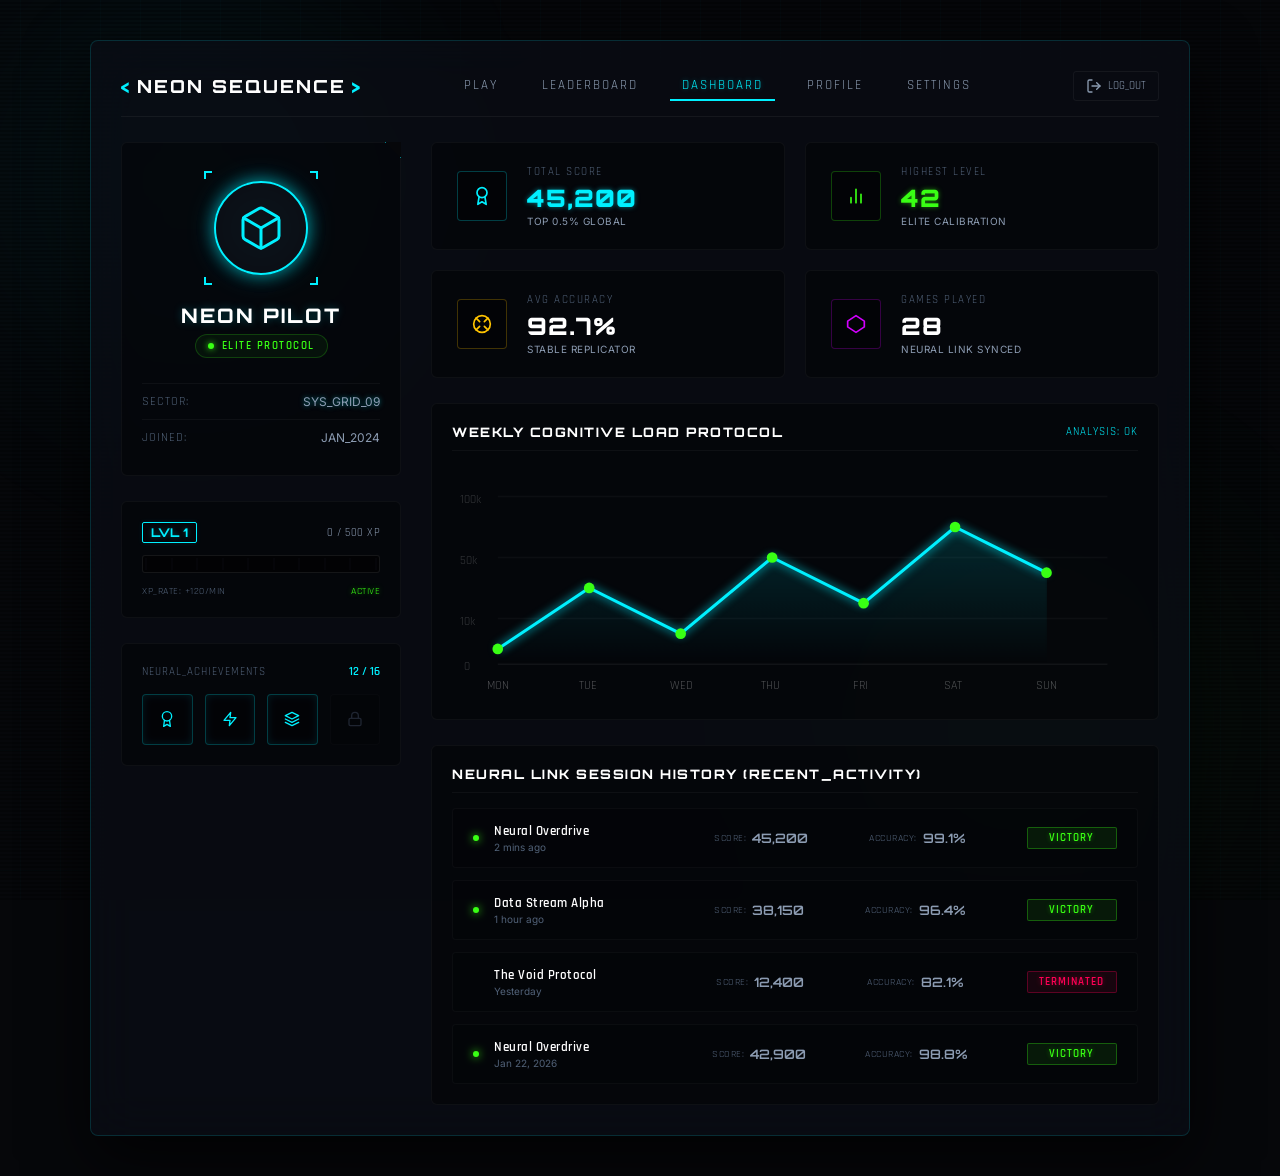
==== commit f37a0d5e: "updated project" ====
--- a/dashboard.html
+++ b/dashboard.html
@@ -12,6 +12,15 @@
   <link rel="stylesheet" href="style.css">
 </head>
 <body class="dashboard-body-mode">
+  <!-- Global loading overlay system -->
+  <div class="neural-loader" id="neuralLoader">
+    <div class="loader-terminal">
+      <div class="loader-scanner"></div>
+      <div class="loader-text">ESTABLISHING NEURAL LINK...</div>
+      <div class="loader-pct" id="loaderPct">0%</div>
+    </div>
+  </div>
+
   <!-- Ambient background elements -->
   <div class="grid-overlay"></div>
   <div class="scanlines"></div>
@@ -37,6 +46,7 @@
           <a href="leaderboard.html" class="nav-tab">LEADERBOARD</a>
           <a href="dashboard.html" class="nav-tab active">DASHBOARD</a>
           <a href="profile.html" class="nav-tab">PROFILE</a>
+          <a href="settings.html" class="nav-tab">SETTINGS</a>
         </nav>
 
         <a href="index.html" class="btn-logout" id="logOutBtn">
@@ -89,7 +99,7 @@
           <!-- XP Level Battery Progress -->
           <div class="hud-card xp-card">
             <div class="xp-header">
-              <span class="xp-level-badge">LVL 84</span>
+              <span class="xp-level-badge" id="xpLevelBadge">LVL 84</span>
               <span class="xp-stats-value" id="xpText">8,450 / 10,000 XP</span>
             </div>
             
@@ -150,7 +160,7 @@
               </div>
               <div class="stat-info">
                 <span class="stat-label">TOTAL SCORE</span>
-                <span class="stat-number text-glow-cyan">1,248,400</span>
+                <span class="stat-number text-glow-cyan" id="statTotalScore">1,248,400</span>
                 <span class="stat-subtext">TOP 0.5% GLOBAL</span>
               </div>
             </div>
@@ -161,7 +171,7 @@
               </div>
               <div class="stat-info">
                 <span class="stat-label">HIGHEST LEVEL</span>
-                <span class="stat-number text-glow-green">84</span>
+                <span class="stat-number text-glow-green" id="statHighestLevel">84</span>
                 <span class="stat-subtext">ELITE CALIBRATION</span>
               </div>
             </div>
@@ -172,7 +182,7 @@
               </div>
               <div class="stat-info">
                 <span class="stat-label">AVG ACCURACY</span>
-                <span class="stat-number text-glow-yellow">98.4%</span>
+                <span class="stat-number text-glow-yellow" id="statAvgAccuracy">98.4%</span>
                 <span class="stat-subtext">STABLE REPLICATOR</span>
               </div>
             </div>
@@ -183,7 +193,7 @@
               </div>
               <div class="stat-info">
                 <span class="stat-label">GAMES PLAYED</span>
-                <span class="stat-number text-glow-purple">342</span>
+                <span class="stat-number text-glow-purple" id="statGamesPlayed">342</span>
                 <span class="stat-subtext">NEURAL LINK SYNCED</span>
               </div>
             </div>
--- a/style.css
+++ b/style.css
@@ -3645,9 +3645,592 @@
   }
 }
 
-
-
-
-
-
-
+/* ==========================================
+   ADVANCED GAMEPLAY THEME VARIABLES OVERRIDES
+   ========================================== */
+
+/* 1. Retro Amber & Gold */
+body.theme-amber-gold {
+  --neon-cyan: #ffaa00;
+  --neon-green: #ffd700;
+  --neon-yellow: #ffc400;
+  --neon-red: #ff3c00;
+  --border-color: rgba(255, 170, 0, 0.15);
+  --border-color-active: rgba(255, 170, 0, 0.8);
+  --border-green-active: rgba(255, 215, 0, 0.8);
+  --glow-cyan: 0 0 15px rgba(255, 170, 0, 0.5), 0 0 30px rgba(255, 170, 0, 0.2);
+  --glow-green: 0 0 15px rgba(255, 215, 0, 0.5), 0 0 30px rgba(255, 215, 0, 0.2);
+  --glow-red: 0 0 15px rgba(255, 60, 0, 0.5);
+  --glow-yellow: 0 0 15px rgba(255, 196, 0, 0.5);
+}
+
+/* 2. Synthwave Pink & Purple */
+body.theme-synthwave {
+  --neon-cyan: #ff007f;
+  --neon-green: #9d00ff;
+  --neon-yellow: #00ffff;
+  --neon-red: #ff0055;
+  --border-color: rgba(255, 0, 127, 0.15);
+  --border-color-active: rgba(255, 0, 127, 0.8);
+  --border-green-active: rgba(157, 0, 255, 0.8);
+  --glow-cyan: 0 0 15px rgba(255, 0, 127, 0.5), 0 0 30px rgba(255, 0, 127, 0.2);
+  --glow-green: 0 0 15px rgba(157, 0, 255, 0.5), 0 0 30px rgba(157, 0, 255, 0.2);
+  --glow-red: 0 0 15px rgba(255, 0, 85, 0.5);
+  --glow-yellow: 0 0 15px rgba(0, 255, 255, 0.5);
+}
+
+/* 3. Toxik Acid Green & Poison Red */
+body.theme-toxic {
+  --neon-cyan: #39ff14;
+  --neon-green: #ff073a;
+  --neon-yellow: #ccff00;
+  --neon-red: #ff0055;
+  --border-color: rgba(57, 255, 20, 0.15);
+  --border-color-active: rgba(57, 255, 20, 0.8);
+  --border-green-active: rgba(255, 7, 58, 0.8);
+  --glow-cyan: 0 0 15px rgba(57, 255, 20, 0.5), 0 0 30px rgba(57, 255, 20, 0.2);
+  --glow-green: 0 0 15px rgba(255, 7, 58, 0.5), 0 0 30px rgba(255, 7, 58, 0.2);
+  --glow-red: 0 0 15px rgba(255, 0, 85, 0.5);
+  --glow-yellow: 0 0 15px rgba(204, 255, 0, 0.5);
+}
+
+
+/* ==========================================
+   SETTINGS PORTAL CONFIGURATIONS
+   ========================================== */
+.settings-section {
+  display: flex;
+  flex-direction: column;
+  gap: 15px;
+  margin-bottom: 25px;
+  text-align: left;
+}
+
+.settings-heading {
+  font-family: var(--font-header);
+  font-size: 15px;
+  font-weight: 800;
+  letter-spacing: 2px;
+  color: var(--neon-cyan);
+  border-bottom: 1px solid rgba(255, 255, 255, 0.05);
+  padding-bottom: 8px;
+  text-transform: uppercase;
+}
+
+.settings-row {
+  display: flex;
+  justify-content: space-between;
+  align-items: center;
+  padding: 12px 0;
+  border-bottom: 1px solid rgba(255, 255, 255, 0.03);
+}
+
+.settings-info {
+  display: flex;
+  flex-direction: column;
+  gap: 4px;
+}
+
+.settings-title {
+  font-family: var(--font-tech);
+  font-size: 14px;
+  font-weight: 600;
+  letter-spacing: 1px;
+  color: #ffffff;
+}
+
+.settings-desc {
+  font-family: var(--font-body);
+  font-size: 11px;
+  color: var(--text-muted);
+}
+
+/* Slider Switch Button Toggle */
+.switch {
+  position: relative;
+  display: inline-block;
+  width: 44px;
+  height: 22px;
+}
+
+.switch input {
+  opacity: 0;
+  width: 0;
+  height: 0;
+}
+
+.slider {
+  position: absolute;
+  cursor: pointer;
+  inset: 0;
+  background-color: rgba(255, 255, 255, 0.06);
+  border: 1px solid var(--border-color);
+  border-radius: 11px;
+  transition: all var(--transition-fast);
+}
+
+.slider:before {
+  position: absolute;
+  content: "";
+  height: 14px;
+  width: 14px;
+  left: 3px;
+  bottom: 3px;
+  background-color: var(--text-secondary);
+  border-radius: 50%;
+  transition: all var(--transition-fast);
+}
+
+input:checked + .slider {
+  background-color: var(--neon-cyan);
+  border-color: var(--neon-cyan);
+  box-shadow: var(--glow-cyan);
+}
+
+input:checked + .slider:before {
+  transform: translateX(22px);
+  background-color: #000000;
+}
+
+/* Theme cards grid layout */
+.theme-cards-grid {
+  display: grid;
+  grid-template-columns: repeat(4, 1fr);
+  gap: 15px;
+  margin-top: 10px;
+}
+
+.theme-unlock-card {
+  background: rgba(0, 0, 0, 0.2);
+  border: 1px solid rgba(255, 255, 255, 0.03);
+  border-radius: 4px;
+  padding: 20px 15px;
+  display: flex;
+  flex-direction: column;
+  align-items: center;
+  gap: 8px;
+  cursor: pointer;
+  transition: all var(--transition-normal);
+  position: relative;
+}
+
+.theme-unlock-card:hover:not(.locked) {
+  border-color: var(--neon-cyan);
+  background: rgba(0, 240, 255, 0.02);
+  transform: translateY(-2px);
+}
+
+.theme-unlock-card.active-theme {
+  border-color: var(--neon-cyan);
+  background: rgba(0, 240, 255, 0.04);
+  box-shadow: var(--glow-cyan), inset 0 0 10px rgba(0, 240, 255, 0.05);
+}
+
+.theme-unlock-card.locked {
+  opacity: 0.45;
+  cursor: not-allowed;
+}
+
+.theme-swatch {
+  display: flex;
+  gap: 5px;
+  margin-bottom: 5px;
+}
+
+.swatch-dot {
+  width: 14px;
+  height: 14px;
+  border-radius: 50%;
+  border: 1px solid rgba(255, 255, 255, 0.2);
+}
+
+.theme-name {
+  font-family: var(--font-header);
+  font-size: 11px;
+  font-weight: bold;
+  letter-spacing: 1px;
+}
+
+.theme-status {
+  font-family: var(--font-tech);
+  font-size: 10px;
+  letter-spacing: 0.5px;
+  color: var(--text-muted);
+}
+
+.theme-unlock-card.active-theme .theme-status {
+  color: var(--neon-cyan);
+  text-shadow: 0 0 5px rgba(0, 240, 255, 0.4);
+}
+
+.theme-unlock-card.locked .theme-status {
+  color: var(--neon-red);
+}
+
+/* Reset settings red button */
+.btn-danger {
+  background: transparent;
+  border: 1px solid rgba(255, 0, 85, 0.4);
+  border-radius: 3px;
+  color: var(--neon-red);
+  font-family: var(--font-tech);
+  font-size: 12px;
+  font-weight: 600;
+  letter-spacing: 1.5px;
+  padding: 12px 24px;
+  cursor: pointer;
+  transition: all var(--transition-fast);
+  margin-top: 10px;
+  display: inline-block;
+  align-self: flex-start;
+}
+
+.btn-danger:hover {
+  background: var(--neon-red);
+  color: #ffffff;
+  box-shadow: var(--glow-red);
+}
+
+
+/* ==========================================
+   ADVANCED GAMEPLAY TIMER & LIVES INDICATORS
+   ========================================== */
+#gameTimerBarContainer {
+  width: 100%;
+  height: 5px;
+  background: rgba(255, 255, 255, 0.05);
+  border-radius: 2px;
+  margin-top: 15px;
+  overflow: hidden;
+  display: none;
+}
+
+#gameTimerBarContainer.visible {
+  display: block;
+}
+
+#gameTimerBar {
+  height: 100%;
+  width: 100%;
+  background: var(--neon-cyan);
+  box-shadow: var(--glow-cyan);
+  transition: width 0.1s linear, background-color 0.2s ease;
+}
+
+/* Lives containers */
+.lives-indicator-box {
+  display: flex;
+  align-items: center;
+  gap: 5px;
+  font-family: var(--font-tech);
+  font-size: 13px;
+  color: var(--neon-red);
+}
+
+.heart-icon {
+  width: 14px;
+  height: 14px;
+  color: var(--neon-red);
+  filter: drop-shadow(0 0 5px var(--neon-red));
+  transition: all 0.3s ease;
+}
+
+.heart-icon.lost {
+  opacity: 0.15;
+  filter: none;
+}
+
+
+/* ==========================================
+   DIFFICULTY & GAME MODE SELECTOR WRAPPERS
+   ========================================== */
+.controls-selection-row {
+  display: flex;
+  justify-content: space-between;
+  align-items: center;
+  gap: 15px;
+  margin-bottom: 20px;
+  background: rgba(0, 0, 0, 0.2);
+  border: 1px solid rgba(255, 255, 255, 0.03);
+  padding: 10px 15px;
+  border-radius: 4px;
+}
+
+.selection-group {
+  display: flex;
+  align-items: center;
+  gap: 8px;
+}
+
+.selection-label {
+  font-family: var(--font-tech);
+  font-size: 11px;
+  color: var(--text-muted);
+  letter-spacing: 0.5px;
+  text-transform: uppercase;
+}
+
+/* Custom select dropdown box */
+.custom-select-wrapper {
+  position: relative;
+  display: inline-block;
+}
+
+.custom-select-hud {
+  background: rgba(0, 0, 0, 0.45);
+  border: 1px solid var(--border-color);
+  color: #ffffff;
+  font-family: var(--font-tech);
+  font-size: 12px;
+  font-weight: 600;
+  letter-spacing: 0.5px;
+  padding: 6px 30px 6px 12px;
+  border-radius: 3px;
+  cursor: pointer;
+  outline: none;
+  appearance: none;
+  -webkit-appearance: none;
+}
+
+.custom-select-hud:focus {
+  border-color: var(--neon-cyan);
+  box-shadow: 0 0 8px rgba(0, 240, 255, 0.25);
+}
+
+.custom-select-wrapper::after {
+  content: "";
+  position: absolute;
+  right: 12px;
+  top: 50%;
+  transform: translateY(-50%);
+  width: 0;
+  height: 0;
+  border-left: 4px solid transparent;
+  border-right: 4px solid transparent;
+  border-top: 4px solid var(--text-secondary);
+  pointer-events: none;
+}
+
+
+/* SETTINGS STACK RESPONSIVE QUERIES */
+@media (max-width: 768px) {
+  .theme-cards-grid {
+    grid-template-columns: repeat(2, 1fr);
+  }
+  
+  .controls-selection-row {
+    flex-direction: column;
+    align-items: stretch;
+    gap: 12px;
+  }
+  
+  .selection-group {
+    justify-content: space-between;
+  }
+}
+
+@media (max-width: 480px) {
+  .theme-cards-grid {
+    grid-template-columns: 1fr;
+  }
+}
+
+/* ==========================================
+   KEYBOARD FOCUS ACCESSIBILITY OVERRIDES
+   ========================================== */
+*:focus-visible {
+  outline: 2px solid var(--neon-cyan) !important;
+  outline-offset: 3px !important;
+  box-shadow: 0 0 10px var(--neon-cyan) !important;
+}
+
+/* ==========================================
+   GLOBAL NEURAL SYSTEM LOADING OVERLAYS
+   ========================================== */
+.neural-loader {
+  position: fixed;
+  inset: 0;
+  background-color: var(--bg-dark);
+  background-image: 
+    linear-gradient(rgba(0, 240, 255, 0.01) 1px, transparent 1px),
+    linear-gradient(90deg, rgba(0, 240, 255, 0.01) 1px, transparent 1px);
+  background-size: 30px 30px;
+  background-position: center;
+  z-index: 99999;
+  display: flex;
+  justify-content: center;
+  align-items: center;
+  opacity: 1;
+  visibility: visible;
+  transition: opacity 0.4s ease, visibility 0.4s ease;
+}
+
+.neural-loader.loaded {
+  opacity: 0;
+  visibility: hidden;
+  pointer-events: none;
+}
+
+.loader-terminal {
+  background: rgba(11, 14, 22, 0.85);
+  backdrop-filter: blur(20px);
+  -webkit-backdrop-filter: blur(20px);
+  border: 1px solid var(--border-color);
+  border-radius: 4px;
+  padding: 35px 30px;
+  width: 320px;
+  text-align: center;
+  position: relative;
+  box-shadow: 0 15px 45px rgba(0, 0, 0, 0.6);
+  display: flex;
+  flex-direction: column;
+  align-items: center;
+  gap: 15px;
+  overflow: hidden;
+}
+
+/* Scanning line animation overlay */
+.loader-scanner {
+  position: absolute;
+  left: 0;
+  width: 100%;
+  height: 2px;
+  background: var(--neon-cyan);
+  box-shadow: var(--glow-cyan);
+  animation: scan-loader 2s linear infinite;
+  opacity: 0.7;
+}
+
+@keyframes scan-loader {
+  0% { top: 0%; }
+  50% { top: 100%; }
+  100% { top: 0%; }
+}
+
+.loader-text {
+  font-family: var(--font-tech);
+  font-size: 11px;
+  font-weight: 600;
+  color: var(--text-secondary);
+  letter-spacing: 1.5px;
+  text-transform: uppercase;
+}
+
+.loader-pct {
+  font-family: var(--font-header);
+  font-size: 26px;
+  font-weight: 900;
+  color: #ffffff;
+  text-shadow: var(--glow-cyan);
+  letter-spacing: 1px;
+}
+
+
+/* ==========================================
+   CUSTOM 404 INTERRUPT SIGNAL PAGE
+   ========================================== */
+.error-404-container {
+  display: flex;
+  justify-content: center;
+  align-items: center;
+  min-height: 100vh;
+  padding: 20px;
+}
+
+.error-404-card {
+  width: 100%;
+  max-width: 480px;
+  background: var(--card-bg);
+  backdrop-filter: blur(25px);
+  -webkit-backdrop-filter: blur(25px);
+  border: 1px solid rgba(255, 0, 85, 0.2);
+  box-shadow: 0 25px 65px rgba(0, 0, 0, 0.7), inset 0 0 15px rgba(255, 0, 85, 0.02);
+  border-radius: 6px;
+  padding: 40px 30px;
+  text-align: center;
+  display: flex;
+  flex-direction: column;
+  align-items: center;
+  position: relative;
+}
+
+.error-404-card .card-tech-cut.top-right {
+  border-color: transparent var(--neon-red) transparent transparent;
+}
+
+.glitch-badge {
+  font-family: var(--font-header);
+  font-size: 38px;
+  font-weight: 900;
+  color: var(--neon-red);
+  text-shadow: var(--glow-red);
+  letter-spacing: 2px;
+  margin-bottom: 10px;
+}
+
+.glitch-subtitle {
+  font-family: var(--font-tech);
+  font-size: 12px;
+  font-weight: 600;
+  color: var(--text-secondary);
+  letter-spacing: 2px;
+  margin-bottom: 25px;
+  text-transform: uppercase;
+}
+
+.error-404-desc {
+  font-family: var(--font-body);
+  font-size: 13px;
+  color: var(--text-secondary);
+  line-height: 1.6;
+  margin-bottom: 25px;
+}
+
+/* Debug logs terminal panel inside 404 card */
+.debug-logs-terminal {
+  width: 100%;
+  background: rgba(0, 0, 0, 0.45);
+  border: 1px solid rgba(255, 255, 255, 0.05);
+  border-radius: 4px;
+  padding: 15px;
+  text-align: left;
+  font-family: var(--font-tech);
+  font-size: 11px;
+  color: var(--text-muted);
+  line-height: 1.5;
+  height: 110px;
+  overflow-y: auto;
+  margin-bottom: 30px;
+}
+
+.debug-logs-terminal .debug-err {
+  color: var(--neon-red);
+}
+
+.debug-logs-terminal .debug-warn {
+  color: var(--neon-yellow);
+}
+
+.error-404-card .btn-primary {
+  border-color: rgba(255, 0, 85, 0.4);
+}
+
+.error-404-card .btn-primary .btn-content {
+  color: var(--neon-red);
+  font-family: var(--font-tech);
+  font-size: 12px;
+  letter-spacing: 2px;
+}
+
+.error-404-card .btn-primary:hover:not(:disabled) {
+  background: var(--neon-red);
+}
+
+.error-404-card .btn-primary:hover:not(:disabled) .btn-content {
+  color: #ffffff;
+}
+
+
+
+
+
